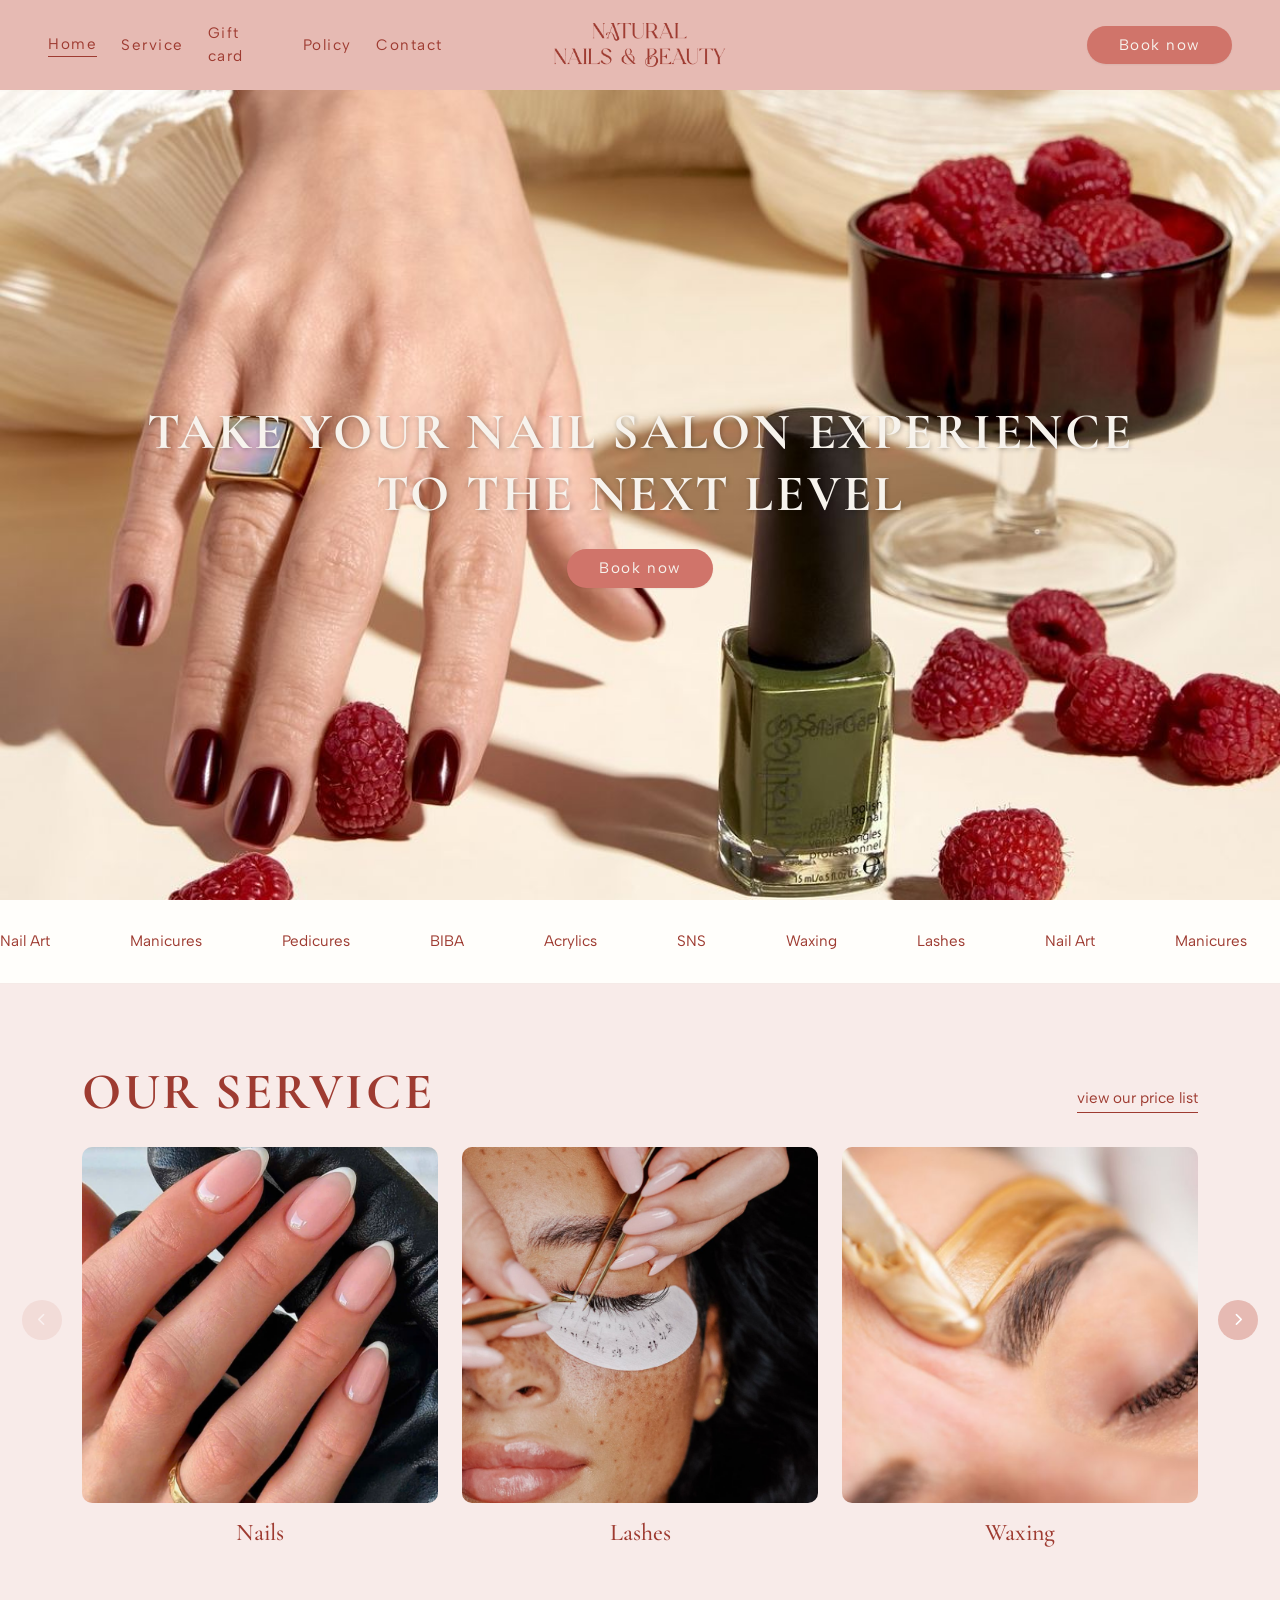
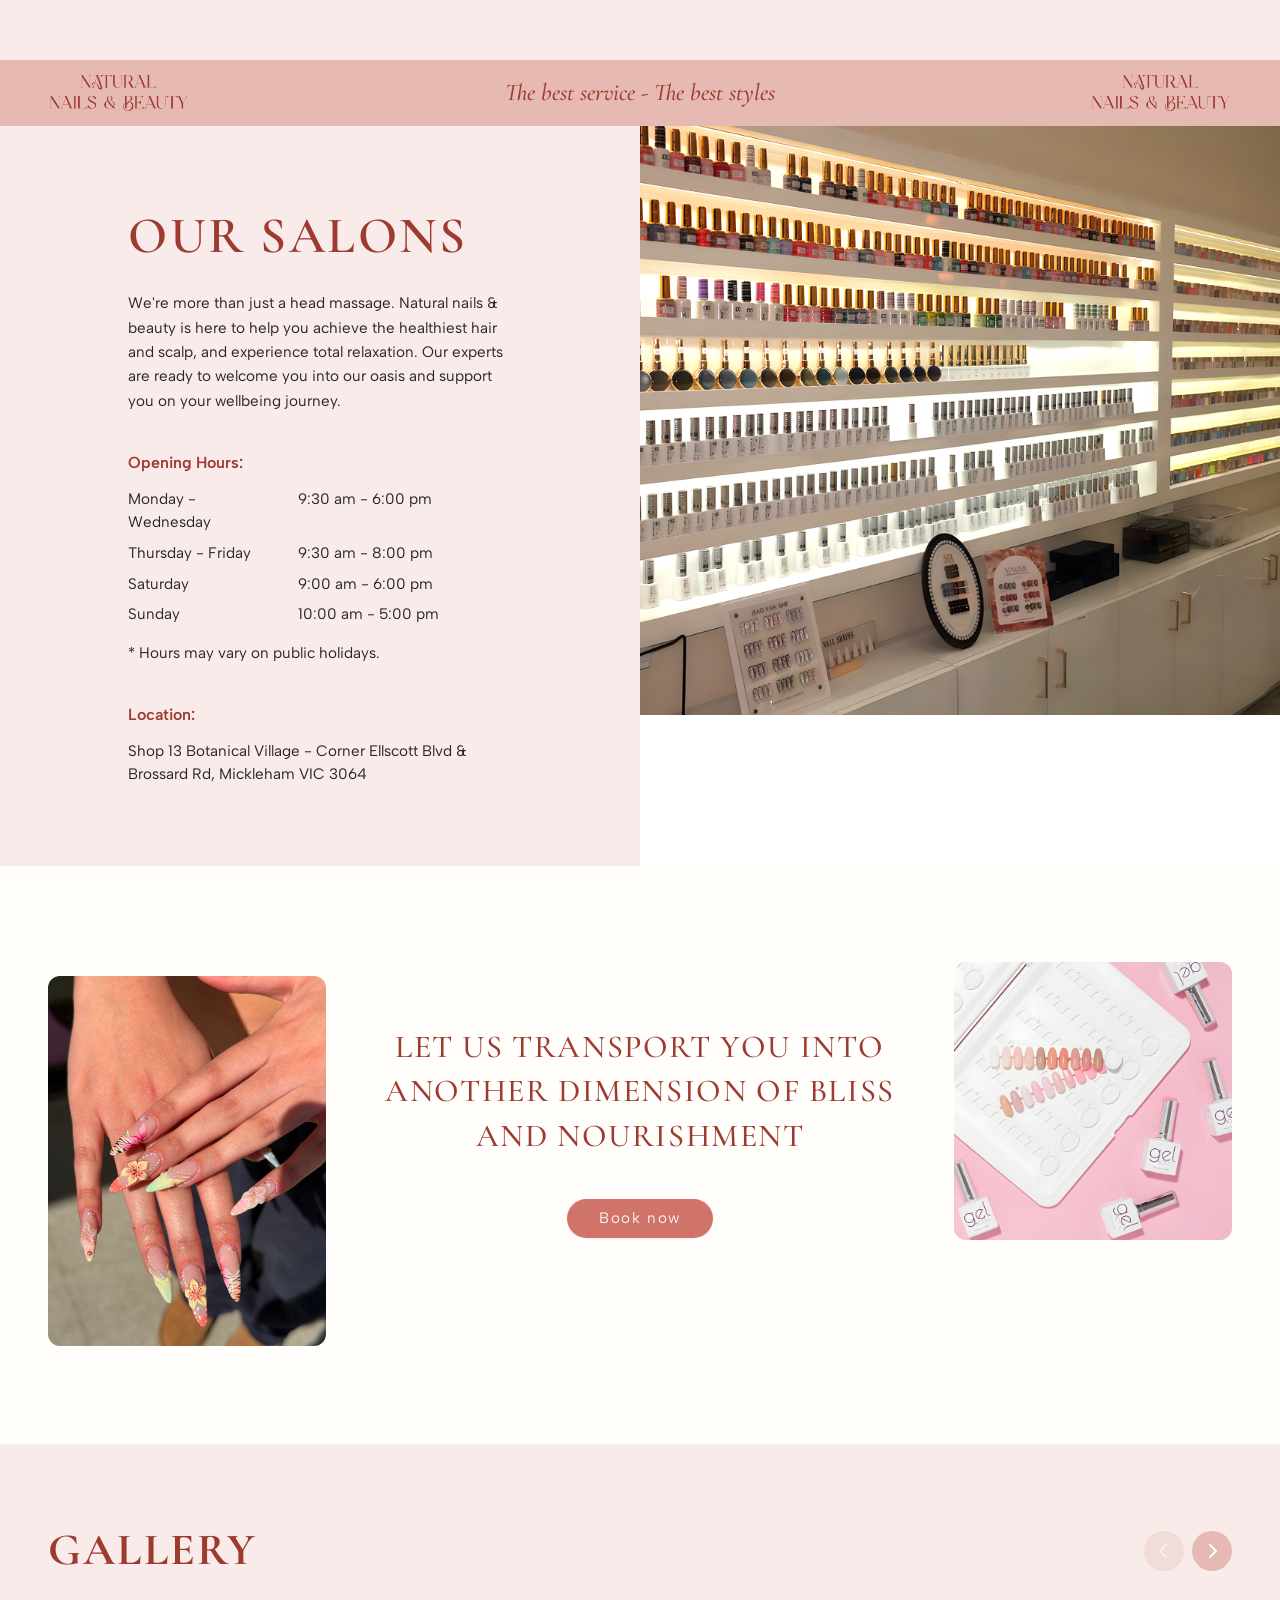
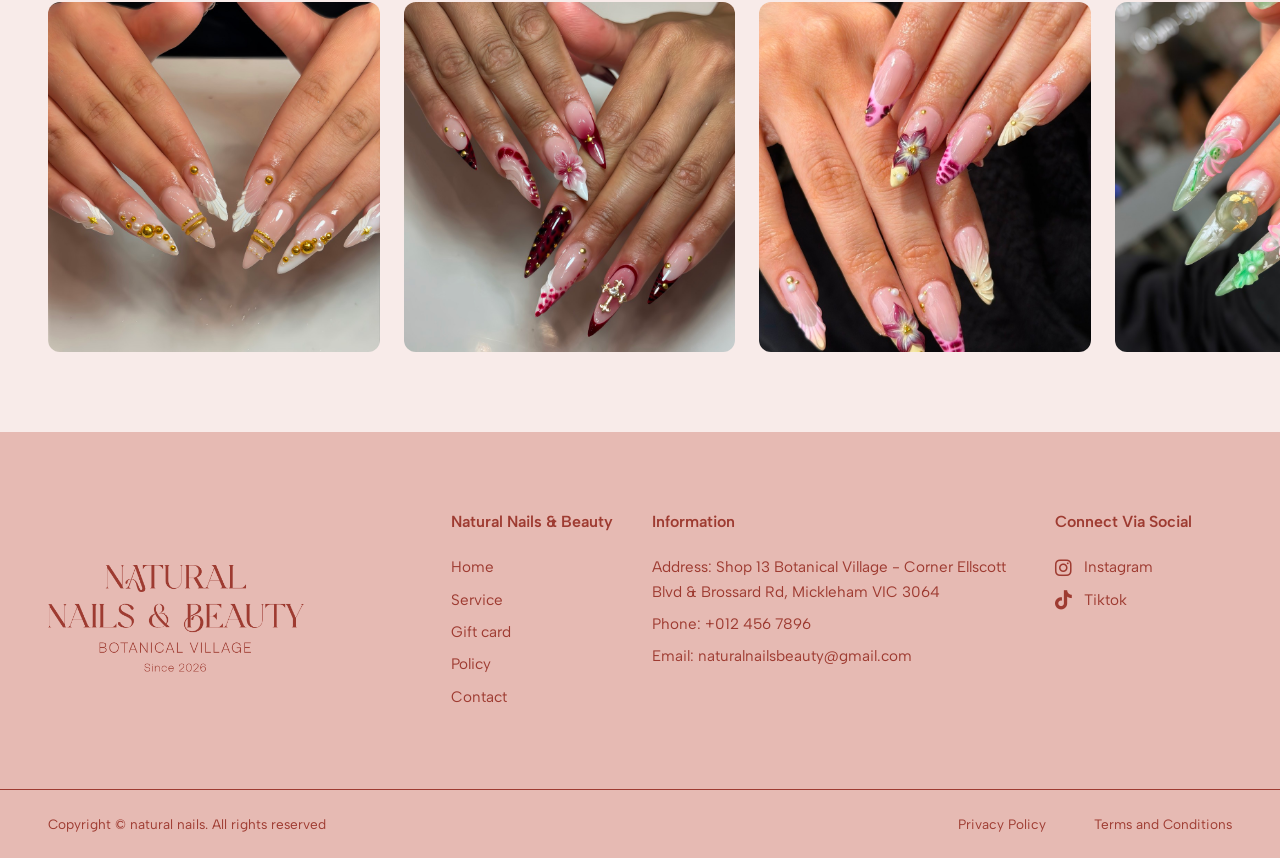
==== index.html @ 2404929d "giftcard-faq-section" ====
<!DOCTYPE html>
<html lang="en">

<head>
    <meta charset="utf-8">
    <meta name="viewport" content="width=device-width, initial-scale=1.0">
    <title>NATURAL NAILS & BEAUTY</title>

    <link rel="stylesheet" href="assets/bootstrap/css/bootstrap.css" />
    <link
        href="https://fonts.googleapis.com/css2?family=Albert+Sans:wght@300;400;600;700&family=Cormorant+Garamond:ital,wght@0,300;0,400;0,500;0,600;0,700;1,300&family=Plus+Jakarta+Sans:wght@300;400;600&display=swap"
        rel="stylesheet">
    <link rel="stylesheet" href="https://cdnjs.cloudflare.com/ajax/libs/font-awesome/6.4.0/css/all.min.css" />
    <link href="assets/css/style.css" rel="stylesheet">
</head>

<body>
    <header class="fixed-top w-100 header-custom d-flex justify-content-between align-items-center px-4 px-md-5">
        <nav class="d-flex align-items-center gap-3 gap-md-4 w-33 desktop-nav" id="mainNav">
            <a class="nav-link-custom nav-link-active" href="index.html">Home</a>
            <a class="nav-link-custom" href="services.html">Service</a>
            <a class="nav-link-custom" href="giftcard.html">Gift card</a>
            <a class="nav-link-custom" href="#">Policy</a>
            <a class="nav-link-custom" href="#">Contact</a>
        </nav>

        <div class="logo-wrapper d-flex justify-content-center w-33">
            <a href="index.html">
                <img src="assets/images/logo.png" alt="Natural Nails & Beauty Logo" class="logo-img">
            </a>
        </div>

        <div class="w-33 d-flex justify-content-end desktop-nav">
            <button class="btn-custom">Book now</button>
        </div>

        <button class="hamburger-btn d-none" id="hamburgerBtn" aria-label="Toggle menu">
            <span></span>
            <span></span>
            <span></span>
        </button>
    </header>

    <section class="hero-section d-flex justify-content-center align-items-center text-center px-3">
        <img src="assets/images/background.png" alt="Nail Salon Experience" class="hero-bg-img">

        <div class="hero-content">
            <h1 class="hero-title text-uppercase mb-4">
                Take your nail salon experience<br>to the next level
            </h1>
            <button class="btn-custom">
                Book now
            </button>
        </div>
    </section>

    <section class="service-section">
        <div class="service-ticker">
            <div class="ticker-content" id="tickerContent">
                <div class="ticker-list" id="tickerList">
                    <span>Nail Art</span>
                    <span>Manicures</span>
                    <span>Pedicures</span>
                    <span>BIBA</span>
                    <span>Acrylics</span>
                    <span>SNS</span>
                    <span>Waxing</span>
                    <span>Lashes</span>
                    <span>Nail Art</span>
                    <span>Manicures</span>
                    <span>Pedicures</span>
                    <span>BIBA</span>
                    <span>Acrylics</span>
                    <span>SNS</span>
                    <span>Waxing</span>
                    <span>Lashes</span>
                </div>
            </div>
        </div>

        <div class="container py-5">
            <div class="d-flex justify-content-between align-items-end mb-4">
                <h2 class="service-title text-uppercase m-0">Our service</h2>
                <a href="#" class="price-list-link">
                    <span class="link-text">view our price list</span>
                    <i class="fa-solid fa-arrow-right link-arrow"></i>
                </a>
            </div>

            <div class="service-carousel-wrapper">
                <button id="prevBtn" class="nav-btn prev-btn">
                    <i class="fa-solid fa-chevron-left"></i>
                </button>

                <div class="service-track-outer">
                    <div id="serviceTrack" class="row service-track">

                        <div class="col-12 col-md-4 mb-4">
                            <div class="service-card text-center">
                                <img src="assets/images/service1.png" alt="Nails Service"
                                    class="img-fluid service-img mb-3">
                                <h3 class="service-name">Nails</h3>
                            </div>
                        </div>

                        <div class="col-12 col-md-4 mb-4">
                            <div class="service-card text-center">
                                <img src="assets/images/service2.png" alt="Lashes Service"
                                    class="img-fluid service-img mb-3">
                                <h3 class="service-name">Lashes</h3>
                            </div>
                        </div>

                        <div class="col-12 col-md-4 mb-4">
                            <div class="service-card text-center">
                                <img src="assets/images/service3.png" alt="Waxing Service"
                                    class="img-fluid service-img mb-3">
                                <h3 class="service-name">Waxing</h3>
                            </div>
                        </div>

                        <div class="col-12 col-md-4 mb-4">
                            <div class="service-card text-center">
                                <img src="assets/images/service1.png" alt="Nail Art Service"
                                    class="img-fluid service-img mb-3">
                                <h3 class="service-name">Nail Art</h3>
                            </div>
                        </div>

                        <div class="col-12 col-md-4 mb-4">
                            <div class="service-card text-center">
                                <img src="assets/images/service2.png" alt="Pedicures Service"
                                    class="img-fluid service-img mb-3">
                                <h3 class="service-name">Pedicures</h3>
                            </div>
                        </div>

                    </div>
                </div>

                <button id="nextBtn" class="nav-btn next-btn">
                    <i class="fa-solid fa-chevron-right"></i>
                </button>
            </div>
        </div>
    </section>

    <section class="about-us-section">
        <div class="salons-banner d-none d-md-flex justify-content-between align-items-center">
            <span class="banner-brand text-center">
                <img src="assets/images/logo.png" alt="Natural Nails & Beauty Logo" class="banner-logo-img">
            </span>
            <span class="banner-tagline">The best service - The best styles</span>
            <span class="banner-brand text-center">
                <img src="assets/images/logo.png" alt="Natural Nails & Beauty Logo" class="banner-logo-img">
            </span>
        </div>
        <div class="salons-banner d-flex d-md-none justify-content-center align-items-center">
            <span class="banner-tagline">The best service - The best styles</span>
        </div>

        <div class="row g-0">
            <div class="col-12 col-md-6 salons-content">
                <div class="salons-content-inner">
                    <h2 class="salons-title text-uppercase">Our Salons</h2>
                    <p class="salons-desc">
                        We're more than just a head massage. Natural nails & beauty is here to help you
                        achieve the healthiest hair and scalp, and experience total relaxation. Our experts are
                        ready to welcome you into our oasis and support you on your wellbeing journey.
                    </p>

                    <h4 class="salons-subtitle">Opening Hours:</h4>
                    <div class="hours-list">
                        <div class="row mb-2">
                            <div class="col-6 col-sm-5">Monday - Wednesday</div>
                            <div class="col-6 col-sm-7">9:30 am - 6:00 pm</div>
                        </div>
                        <div class="row mb-2">
                            <div class="col-6 col-sm-5">Thursday - Friday</div>
                            <div class="col-6 col-sm-7">9:30 am - 8:00 pm</div>
                        </div>
                        <div class="row mb-2">
                            <div class="col-6 col-sm-5">Saturday</div>
                            <div class="col-6 col-sm-7">9:00 am - 6:00 pm</div>
                        </div>
                        <div class="row mb-2">
                            <div class="col-6 col-sm-5">Sunday</div>
                            <div class="col-6 col-sm-7">10:00 am - 5:00 pm</div>
                        </div>
                    </div>
                    <p class="hours-note">* Hours may vary on public holidays.</p>

                    <h4 class="salons-subtitle">Location:</h4>
                    <p class="location-text">
                        Shop 13 Botanical Village - Corner Ellscott Blvd & Brossard Rd, Mickleham VIC 3064
                    </p>
                </div>
            </div>

            <div class="col-12 col-md-6 salons-image-wrapper">
                <img src="assets/images/salon.jpg" alt="Salon Interior" class="salons-image">
            </div>
        </div>
    </section>

    <section class="transport-section">
        <div class="container-fluid px-4 px-md-5">
            <div class="row align-items-center justify-content-center">
                <div class="col-12 col-md-3 text-center mb-4 mb-md-0">
                    <img src="assets/images/nails1.png" alt="Nail Art Design" class="transport-img img-left">
                </div>

                <div class="col-12 col-md-6 text-center mb-5 mb-md-0 transport-content">
                    <h2 class="transport-title text-uppercase">
                        Let us transport you into<br>another dimension of bliss<br>and nourishment
                    </h2>
                    <button class="btn-custom mt-3">Book now</button>
                </div>

                <div class="col-12 col-md-3 text-center">
                    <img src="assets/images/nails2.png" alt="Nail Polish Bottles" class="transport-img img-right">
                </div>
            </div>
        </div>
    </section>

    <section class="gallery-section">
        <div class="container-fluid px-4 px-md-5">
            <div class="d-flex justify-content-between align-items-center mb-4">
                <h2 class="gallery-title text-uppercase m-0">Gallery</h2>

                <div class="gallery-nav d-flex gap-2">
                    <button class="nav-btn-gallery prev-gallery" aria-label="Previous">
                        <i class="fa-solid fa-chevron-left"></i>
                    </button>
                    <button class="nav-btn-gallery next-gallery" aria-label="Next">
                        <i class="fa-solid fa-chevron-right"></i>
                    </button>
                </div>
            </div>

            <div class="gallery-carousel-wrapper">
                <div class="gallery-track d-flex gap-4">
                    <div class="gallery-item flex-shrink-0">
                        <img src="assets/images/gallery1.png" alt="Nail Gallery Image 1" class="gallery-img">
                    </div>
                    <div class="gallery-item flex-shrink-0">
                        <img src="assets/images/gallery2.png" alt="Nail Gallery Image 2" class="gallery-img">
                    </div>
                    <div class="gallery-item flex-shrink-0">
                        <img src="assets/images/gallery3.png" alt="Nail Gallery Image 3" class="gallery-img">
                    </div>
                    <div class="gallery-item flex-shrink-0">
                        <img src="assets/images/gallery4.png" alt="Nail Gallery Image 4" class="gallery-img">
                    </div>
                    <div class="gallery-item flex-shrink-0">
                        <img src="assets/images/gallery1.png" alt="Nail Gallery Image 1" class="gallery-img">
                    </div>
                </div>
            </div>
        </div>
    </section>

    <footer class="footer-section">
        <div class="container-fluid px-4 px-md-5">
            <div class="row footer-top">
                <div
                    class="col-12 col-lg-4 mb-5 mb-lg-0 footer-brand-col d-flex align-items-center justify-content-center justify-content-lg-start">
                    <a href="index.html" class="d-inline-block">
                        <img src="assets/images/footer-logo.png" alt="Natural Nails & Beauty Logo"
                            class="footer-logo-img">
                    </a>
                </div>

                <div class="col-6 col-md-4 col-lg-2 mb-4 mb-md-0">
                    <h4 class="footer-title">Natural Nails & Beauty</h4>
                    <ul class="footer-links list-unstyled">
                        <li><a href="#">Home</a></li>
                        <li><a href="#">Service</a></li>
                        <li><a href="#">Gift card</a></li>
                        <li><a href="#">Policy</a></li>
                        <li><a href="#">Contact</a></li>
                    </ul>
                </div>

                <div class="col-6 col-md-5 col-lg-4 mb-4 mb-md-0">
                    <h4 class="footer-title">Information</h4>
                    <ul class="footer-info list-unstyled">
                        <li>Address: Shop 13 Botanical Village - Corner Ellscott Blvd & Brossard Rd, Mickleham VIC 3064
                        </li>
                        <li>Phone: +012 456 7896</li>
                        <li>Email: naturalnailsbeauty@gmail.com</li>
                    </ul>
                </div>

                <div class="col-12 col-md-3 col-lg-2">
                    <h4 class="footer-title">Connect Via Social</h4>
                    <ul class="footer-social list-unstyled">
                        <li><a href="#"><i class="fa-brands fa-instagram"></i> Instagram</a></li>
                        <li><a href="#"><i class="fa-brands fa-tiktok"></i> Tiktok</a></li>
                    </ul>
                </div>
            </div>
        </div>
        <div class="footer-bottom d-flex flex-column flex-md-row justify-content-between align-items-center text-center text-md-start px-4 px-md-5">
            <p class="mb-3 mb-md-0">Copyright © natural nails. All rights reserved</p>
            <div class="footer-bottom-links d-flex flex-column flex-md-row gap-3 gap-md-5">
                <a href="#">Privacy Policy</a>
                <a href="#">Terms and Conditions</a>
            </div>
        </div>
    </footer>

    <script src="assets/bootstrap/js/bootstrap.bundle.min.js"></script>
    <script src="assets/js/script.js"></script>
    <script>
        document.addEventListener("DOMContentLoaded", function () {
            const track = document.getElementById("serviceTrack");
            const prevBtn = document.getElementById("prevBtn");
            const nextBtn = document.getElementById("nextBtn");

            let currentIndex = 0;

            function getVisibleCount() {
                return window.innerWidth >= 768 ? 3 : 1;
            }

            function getTotalCards() {
                return track.querySelectorAll('.col-12').length;
            }

            function getMaxIndex() {
                return Math.max(0, getTotalCards() - getVisibleCount());
            }

            function slideTo(index) {
                const cards = track.querySelectorAll('.col-12');
                if (cards.length === 0) return;

                currentIndex = Math.max(0, Math.min(index, getMaxIndex()));

                const cardWidth = cards[0].offsetWidth;
                track.style.transform = `translateX(-${currentIndex * cardWidth}px)`;

                updateButtons();
            }

            function updateButtons() {
                prevBtn.disabled = currentIndex <= 0;
                nextBtn.disabled = currentIndex >= getMaxIndex();
            }

            nextBtn.addEventListener("click", () => slideTo(currentIndex + 1));
            prevBtn.addEventListener("click", () => slideTo(currentIndex - 1));

            window.addEventListener("resize", () => slideTo(currentIndex));

            slideTo(0);

            function checkAndRunTicker() {
                const tickerContent = document.getElementById("tickerContent");
                const tickerList = document.getElementById("tickerList");
                if (!tickerContent || !tickerList) return;

                const items = tickerList.querySelectorAll("span");

                tickerContent.classList.remove("running", "static-center");
                const existingClone = tickerContent.querySelector(".clone-list");
                if (existingClone) existingClone.remove();

                const screenWidth = window.innerWidth;
                const listWidth = tickerList.offsetWidth;
                const itemCount = items.length;

                let shouldRun = false;
                if (listWidth > screenWidth) {
                    shouldRun = true;
                }

                if (shouldRun) {
                    const clone = tickerList.cloneNode(true);
                    clone.classList.add("clone-list");
                    clone.removeAttribute("id");
                    tickerContent.appendChild(clone);
                    tickerContent.classList.add("running");
                } else {
                    tickerContent.classList.add("static-center");
                }
            }

            checkAndRunTicker();
            window.addEventListener("resize", checkAndRunTicker);
        });
    </script>
</body>

</html>
---- assets/css/style.css ----
:root {
    --primary: #9E3B31;
    --header-bg: #E6BAB3;
    --btn-bg: #D0746A;
    --btn-text: #F7F3ED;
    --bg-light: #FFFEFB;
}

body {
    margin: 0;
    padding: 0;
    overflow-x: hidden;
    width: 100%;
}

.header-custom {
    min-height: 10vh;
    padding-top: 1rem;
    padding-bottom: 1rem;
    background-color: var(--header-bg);
    z-index: 100;
}

.hamburger-btn {
    background: none;
    border: none;
    cursor: pointer;
    padding: 4px;
    flex-direction: column;
    gap: 5px;
    width: 32px;
    flex-shrink: 0;
    position: relative;
    z-index: 101;
}

.hamburger-btn span {
    display: block;
    height: 3px;
    min-height: 3px;
    width: 100%;
    background-color: var(--primary);
    border-radius: 3px;
    transition: transform 0.3s ease, opacity 0.3s ease;
    transform-origin: center;
    flex-shrink: 0;
}

.hamburger-btn.open span:nth-child(1) {
    transform: translateY(8px) rotate(45deg);
}

.hamburger-btn.open span:nth-child(2) {
    opacity: 0;
    transform: scaleX(0);
}

.hamburger-btn.open span:nth-child(3) {
    transform: translateY(-8px) rotate(-45deg);
}

.w-33 {
    width: 33.333333%;
}

.nav-link-custom {
    font-family: 'Albert Sans', sans-serif;
    letter-spacing: 0.1em;
    color: var(--primary);
    text-decoration: none;
    font-weight: 400;
    font-size: 0.95rem;
    transition: opacity 0.3s ease;
}

.nav-link-custom:hover {
    opacity: 0.7;
    color: var(--primary);
}

.nav-link-active {
    border-bottom: 1px solid var(--primary);
}

.btn-custom {
    font-family: 'Albert Sans', sans-serif;
    letter-spacing: 0.1em;
    background-color: var(--btn-bg);
    color: var(--btn-text);
    border-radius: 50px;
    border: none;
    padding: 0.5rem 2rem;
    font-size: 0.95rem;
    transition: opacity 0.3s ease;
    box-shadow: 0 1px 2px 0 rgba(0, 0, 0, 0.05);
}

.btn-custom:hover {
    opacity: 0.9;
    color: var(--btn-text);
}

.logo-img {
    max-height: clamp(45px, 5vh, 70px);
    width: auto;
    object-fit: contain;
}

.hero-section {
    position: relative;
    min-height: 100vh;
    padding-top: 10vh;
    overflow: hidden;
}

.hero-bg-img {
    position: absolute;
    top: 0;
    left: 0;
    width: 100%;
    height: 100%;
    object-fit: cover;
    z-index: -1;
}

.hero-content {
    position: relative;
    z-index: 1;
}

.hero-title {
    font-family: 'Cormorant Garamond', serif;
    color: var(--btn-text);
    font-size: clamp(2rem, 4vw, 3.5rem);
    font-weight: 700;
    letter-spacing: 0.05em;
    line-height: 1.2;
    text-shadow: 1px 1px 5px rgba(0, 0, 0, 0.3);
}

.service-section {
    background-color: #F8EBE9;
    padding-bottom: 2rem;
}

.service-ticker {
    background-color: var(--bg-light);
    padding: 30px 0;
    border-bottom: 1px solid rgba(158, 59, 49, 0.1);
    overflow: hidden;
    width: 100%;
}

.ticker-content {
    display: flex;
    width: max-content;
    transition: all 0.3s ease;
}

.ticker-list {
    display: flex;
    gap: 80px; 
    padding-right: 80px; 
    flex-shrink: 0; 
}

.ticker-list span {
    font-family: 'Albert Sans', sans-serif;
    color: var(--primary);
    font-size: 0.95rem;
    font-weight: 400;
    white-space: nowrap;
}

.ticker-content.running {
    animation: tickerLoop 35s linear infinite;
}

@media (hover: hover) {
    .ticker-content.running:hover {
        animation-play-state: paused;
        cursor: pointer;
    }
}

.ticker-content.running:active {
    animation-play-state: paused;
}

@keyframes tickerLoop {
    0% { transform: translateX(0); }
    100% { transform: translateX(-50%); }
}

.ticker-content.static-center {
    width: 100%;
    justify-content: center;
}
.ticker-content.static-center .ticker-list {
    padding-right: 0; 
}

.service-track {
    flex-wrap: nowrap;
    transition: transform 0.4s cubic-bezier(0.25, 0.46, 0.45, 0.94);
    will-change: transform;
}

.service-track::-webkit-scrollbar {
    display: none;
}

.service-title {
    font-family: 'Cormorant Garamond', serif;
    padding-top: 30px;
    color: var(--primary);
    font-size: clamp(2rem, 4vw, 3.5rem);
    font-weight: 700;
    letter-spacing: 0.05em;
}

.price-list-link {
    font-family: 'Albert Sans', sans-serif;
    color: var(--primary);
    text-decoration: none;
    font-size: 0.95rem;
    padding-bottom: 2px;
    margin-bottom: 0.5rem;
    transition: all 0.3s ease;
    display: inline-flex;
    align-items: center;
}

.price-list-link:hover {
    opacity: 0.8;
    color: var(--primary);
}

.link-text {
    border-bottom: 1px solid var(--primary);
    padding-bottom: 2px;
}

.link-arrow {
    opacity: 0;
    max-width: 0;
    transform: translateX(-10px);
    transition: all 0.3s ease;
    overflow: hidden;
}

.price-list-link:hover .link-arrow {
    opacity: 1;
    max-width: 20px;
    transform: translateX(6px);
}

.service-img {
    border-radius: 10px;
    width: 100%;
    aspect-ratio: 1 / 1;
    object-fit: cover;
}

.service-name {
    font-family: 'Cormorant Garamond';
    color: var(--primary);
    font-size: 1.5rem;
    font-weight: 500;
}

.service-carousel-wrapper {
    position: relative;
}

.service-track-outer {
    overflow: hidden;
}

.nav-btn {
    position: absolute;
    top: 40%;
    transform: translateY(-50%);
    width: 40px;
    height: 40px;
    border-radius: 50%;
    background-color: var(--header-bg);
    color: #fff;
    border: none;
    font-size: 0.8rem;
    display: flex;
    justify-content: center;
    align-items: center;
    padding: 0;
    cursor: pointer;
    z-index: 10;
    transition: background-color 0.3s ease;
}

@media (hover: hover) {
    .nav-btn:hover {
        background-color: var(--btn-bg);
    }

    .nav-btn:disabled:hover {
        background-color: var(--header-bg);
    }
}

.nav-btn:active {
    background-color: var(--btn-bg);
    transform: translateY(-50%) scale(0.95);
}

.nav-btn:disabled:active {
    background-color: var(--header-bg);
    transform: translateY(-50%) scale(1);
}

.nav-btn:disabled {
    opacity: 0.3;
    background-color: var(--header-bg);
}

.prev-btn {
    left: -60px;
}

.next-btn {
    right: -60px;
}

.about-us-section {
    position: relative;
    width: 100%;
}

.salons-banner {
    background-color: var(--header-bg);
    padding: 15px 50px;
    color: var(--primary);
}

.banner-brand {
    display: flex;
    justify-content: center;
    align-items: center;
}

.banner-logo-img {
    max-height: clamp(30px, 4vh, 45px);
    width: auto;
    object-fit: contain;
}

.banner-tagline {
    font-family: 'Cormorant Garamond', serif;
    font-style: italic;
    font-size: 1.5rem;
    font-weight: 500;
}

.salons-content {
    background-color: #F8EBE9;
    display: flex;
    flex-direction: column;
    justify-content: center;
    padding: 5rem 10%;
}

.salons-title {
    font-family: 'Cormorant Garamond', serif;
    color: var(--primary);
    font-size: clamp(2.5rem, 4vw, 3.5rem);
    font-weight: 600;
    letter-spacing: 0.05em;
    margin-bottom: 1.5rem;
}

.salons-desc {
    font-family: 'Albert Sans', sans-serif;
    color: #262626;
    font-size: 0.95rem;
    line-height: 1.6;
    margin-bottom: 2.5rem;
    font-weight: 400;
}

.salons-subtitle {
    font-family: 'Albert Sans', sans-serif;
    color: var(--primary);
    font-size: 1rem;
    font-weight: 600;
    margin-bottom: 1rem;
}

.hours-list {
    font-family: 'Albert Sans', sans-serif;
    color: #262626;
    font-size: 0.95rem;
    margin-bottom: 1rem;
    max-width: 450px;
}

.hours-note {
    font-family: 'Albert Sans', sans-serif;
    color: #262626;
    font-size: 0.95rem;
    margin-bottom: 2.5rem;
}

.location-text {
    font-family: 'Albert Sans', sans-serif;
    color: #262626;
    font-size: 0.95rem;
    line-height: 1.5;
    max-width: 90%;
    margin-bottom: 0;
}

.salons-image-wrapper {
    height: 100%;
    min-height: 400px;
}

.salons-image {
    width: 100%;
    height: 100%;
    object-fit: cover;
    display: block;
}

.transport-section {
    background-color: var(--bg-light); 
    padding: 5rem 0 8rem 0; 
    overflow: hidden;
}

.transport-title {
    font-family: 'Cormorant Garamond', serif;
    color: var(--primary);
    font-size: clamp(1.8rem, 2.5vw, 2.5rem);
    font-weight: 500;
    letter-spacing: 0.05em;
    line-height: 1.4;
    margin-bottom: 1.5rem;
}

.transport-img {
    width: 100%;
    max-width: 320px;
    border-radius: 12px;
    object-fit: cover;
}

.gallery-section {
    background-color: #F8EBE9; 
    padding: 5rem 0;
    overflow: hidden;
}

.gallery-title {
    font-family: 'Cormorant Garamond', serif;
    color: var(--primary);
    font-size: clamp(2rem, 3.5vw, 3rem);
    font-weight: 700;
    letter-spacing: 0.05em;
}

.nav-btn-gallery {
    width: 40px;
    height: 40px;
    border-radius: 50%;
    background-color: var(--header-bg);
    color: #fff;
    border: none;
    display: flex;
    justify-content: center;
    align-items: center;
    cursor: pointer;
    transition: background-color 0.3s ease, transform 0.2s ease;
}

@media (hover: hover) {
    .nav-btn-gallery:hover {
        background-color: var(--btn-bg);
    }

    .nav-btn-gallery:disabled:hover {
        background-color: var(--header-bg);
        transform: none;
    }
}

.nav-btn-gallery:active {
    transform: scale(0.95);
}

.nav-btn-gallery:disabled {
    opacity: 0.3;
    cursor: default;
    background-color: var(--header-bg);
}

.gallery-carousel-wrapper {
    width: calc(100% + 3rem); 
    margin-right: -3rem; 
    overflow: hidden;
}

.gallery-track {
    display: flex;
    flex-wrap: nowrap;
    gap: 1.5rem;
    transition: transform 0.5s cubic-bezier(0.25, 0.46, 0.45, 0.94);
    padding-right: 3rem; 
}

.gallery-item {
    flex: 0 0 28%; 
    height: 350px;
    border-radius: 12px;
    overflow: hidden;
}

.gallery-img {
    width: 100%;
    height: 100%;
    object-fit: cover;
    display: block;
    transition: transform 0.4s ease;
}

.gallery-img:hover {
    transform: scale(1.05);
}

.footer-section {
    background-color: var(--header-bg);
    color: var(--primary);
    padding-top: 5rem;
}

.footer-top {
    padding-bottom: 4rem;
}

.footer-logo-img {
    width: clamp(250px, 20vw, 450px);
    height: auto;
    object-fit: contain;
}

.footer-title {
    font-family: 'Albert Sans', sans-serif;
    font-size: 1rem;
    font-weight: 600;
    margin-bottom: 1.5rem;
}

.footer-links li,
.footer-info li,
.footer-social li {
    font-family: 'Albert Sans', sans-serif;
    font-size: 0.95rem;
    margin-bottom: 0.5rem;
    line-height: 1.6;
}

.footer-links a,
.footer-social a,
.footer-bottom a {
    color: var(--primary);
    text-decoration: none;
    transition: opacity 0.3s ease;
}

.footer-social i {
    margin-right: 8px;
    font-size: 1.2rem;
    vertical-align: middle;
}

.footer-bottom {
    border-top: 1px solid #9E3B31; 
    padding: 1.5rem;
    font-family: 'Albert Sans', sans-serif;
    font-size: 0.85rem;
    width: 100%;
}

.footer-bottom p {
    margin: 0;
}

@media (hover: hover) {
    .footer-links a:hover,
    .footer-social a:hover,
    .footer-bottom a:hover {
        opacity: 0.7;
    }
}

@media (min-width: 768px) {
    .img-left {
        transform: translateY(30px);
    }
    .img-right {
        transform: translateY(-30px); 
    }
    .transport-content {
        padding: 0 2rem;
    }
}

@media (max-width: 1024px) and (min-width: 768px) {
    .desktop-nav {
        display: none !important;
    }

    .hamburger-btn {
        display: flex !important;
        width: 50px !important;
        gap: 7px !important;
        padding: 6px !important;
    }

    .hamburger-btn span {
        height: 4px !important;
        min-height: 4px !important;
        border-radius: 4px !important;
    }

    .hamburger-btn.open span:nth-child(1) {
        transform: translateY(11px) rotate(45deg) !important;
    }

    .hamburger-btn.open span:nth-child(2) {
        opacity: 0 !important;
        transform: scaleX(0) !important;
    }

    .hamburger-btn.open span:nth-child(3) {
        transform: translateY(-11px) rotate(-45deg) !important;
    }

    .logo-wrapper {
        justify-content: flex-start !important;
        width: auto !important;
        position: relative;
        z-index: 101;
    }

    .header-custom {
        align-items: center !important;
    }

    #mainNav {
        position: fixed;
        top: 0;
        left: 0;
        width: 100%;
        height: 100vh;
        background-color: var(--header-bg);
        flex-direction: column;
        align-items: flex-start !important;
        justify-content: flex-start;
        padding: 12rem 2rem 2rem;
        gap: 1.5rem;
        box-shadow: 0 8px 24px rgba(158, 59, 49, 0.1);
        transform: translateY(-110%);
        transition: transform 0.35s cubic-bezier(0.4, 0, 0.2, 1);
        z-index: 99;
    }

    #mainNav.open {
        display: flex !important;
        transform: translateY(0);
    }

    #mainNav .nav-link-custom {
        font-size: 2rem;
        border-bottom: none;
        width: auto;
    }

    #mainNav .nav-link-active {
        border-bottom: 2px solid var(--primary) !important;
    }

    .hero-title {
        font-size: clamp(2.5rem, 5vw, 3.5rem);
    }

    .service-ticker .ticker-content {
        justify-content: flex-start !important; 
        gap: 40px; 
        overflow-x: auto; 
        padding: 0 30px !important; 
        -webkit-overflow-scrolling: touch; 
    }

    .service-ticker .ticker-content::-webkit-scrollbar {
        display: none; 
    }

    .service-title {
        font-size: 2.8rem;
    }

    .service-carousel-wrapper {
        padding: 0 45px;
    }

    .nav-btn {
        display: flex !important;
    }

    .prev-btn {
        left: 0px;
    }

    .next-btn {
        right: 0px;
    }

    .about-us-section .salons-content, 
    .about-us-section .salons-image-wrapper {
        flex: 0 0 100% !important;
        max-width: 100% !important;
        width: 100% !important;
    }

    .salons-content {
        padding: 3.5rem 6%;
        order: 2; 
    }

    .salons-title {
        font-size: 2.5rem;
    }

    .salons-image-wrapper {
        order: 1; 
        height: 450px;
        min-height: 450px;
        padding: 0;
    }

    .transport-section {
        padding: 4rem 0 6rem 0;
    }

    .transport-img {
        max-width: 240px;
    }

    .img-left {
        transform: translateY(20px);
    }

    .img-right {
        transform: translateY(-20px);
    }

    .transport-content {
        padding: 0 1rem;
    }

    .transport-title {
        font-size: clamp(1.5rem, 2.2vw, 2rem);
    }

    .gallery-section {
        padding: 4rem 0;
    }

    .gallery-title {
        font-size: 2.2rem;
    }

    .gallery-item {
        flex: 0 0 42%;
        height: 300px;
    }

    .gallery-carousel-wrapper {
        width: calc(100% + 3rem); 
        margin-right: -3rem;      
    }

    .gallery-track {
        gap: 1rem;
        padding-right: 3rem;     
    }

    .footer-section {
        padding-top: 4rem;
    }

    .footer-logo-img {
        width: clamp(200px, 25vw, 320px);
    }

    .footer-top {
        padding-bottom: 3rem;
    }
}

@media (max-width: 767px) {
    .desktop-nav {
        display: none !important;
    }

    .hamburger-btn {
        display: flex !important;
    }

    .logo-wrapper {
        justify-content: flex-start !important;
        width: auto !important;
        position: relative;
        z-index: 101;
    }

    .header-custom {
        align-items: center !important;
        padding: 0 1.5rem;
    }

    #mainNav {
        position: fixed;
        top: 0;
        left: 0;
        width: 100%;
        height: 100vh;
        background-color: var(--header-bg);
        flex-direction: column;
        align-items: flex-start !important;
        justify-content: flex-start;
        padding: 8rem 1.5rem;
        gap: 1.5rem;
        box-shadow: 0 8px 24px rgba(158, 59, 49, 0.1);
        transform: translateY(-110%);
        transition: transform 0.35s cubic-bezier(0.4, 0, 0.2, 1);
        z-index: 99;
    }

    #mainNav.open {
        display: flex !important;
        transform: translateY(0);
    }

    #mainNav .nav-link-custom {
        font-size: 1.4rem;
        border-bottom: none;
        width: auto;
    }

    #mainNav .nav-link-active {
        border-bottom: 2px solid var(--primary) !important;
    }

    .hero-section {
        min-height: 55vh;
        padding-top: 12vh;
    }

    .hero-title {
        font-size: 2rem;
        line-height: 1.2;
        margin-bottom: 1.5rem !important;
    }

    .service-section .d-flex.justify-content-between.align-items-end {
        flex-direction: column;
        align-items: flex-start !important;
        gap: 8px;
    }

    .service-title {
        font-size: 2rem;
        padding-top: 15px;
    }

    .service-ticker .ticker-content {
        justify-content: flex-start !important;
        gap: 30px;
        overflow-x: auto;
        padding: 0 20px !important;
        -webkit-overflow-scrolling: touch;
    }

    .service-ticker .ticker-content::-webkit-scrollbar {
        display: none;
    }

    .service-carousel-wrapper {
        padding: 0 45px;
    }

    .service-track-outer {
        overflow: hidden;
    }

    .service-track {
        flex-wrap: nowrap;
        margin: 0;
        gap: 0;
    }

    .service-track>div[class*="col-"] {
        flex: 0 0 100%;
        max-width: 100%;
        padding: 0 10px;
    }

    .nav-btn {
        display: flex !important;
        width: 35px;
        height: 35px;
    }

    .prev-btn {
        left: 0px;
    }

    .next-btn {
        right: 0px;
    }

    .salons-banner {
        padding: 12px 20px;
        text-align: center;
    }

    .banner-tagline {
        font-size: 1.1rem;
    }

    .salons-content {
        padding: 2.5rem 6%;
        order: 2;
    }

    .salons-title {
        font-size: 2rem;
        margin-bottom: 1rem;
    }

    .salons-desc {
        font-size: 0.9rem;
        margin-bottom: 2rem;
    }

    .salons-subtitle {
        font-size: 0.95rem;
    }

    .hours-list {
        font-size: 0.88rem;
        max-width: 100%;
    }

    .hours-list .row {
        flex-wrap: nowrap;
    }

    .hours-list .col-6 {
        font-size: 0.85rem;
        padding-right: 4px;
    }

    .hours-note {
        font-size: 0.85rem;
        margin-bottom: 2rem;
    }

    .location-text {
        font-size: 0.88rem;
        max-width: 100%;
    }

    .salons-image-wrapper {
        min-height: 260px;
        order: 1;
    }

    .transport-section {
        padding: 3rem 0 4rem 0;
    }

    .transport-title {
        font-size: 1.5rem;
        letter-spacing: 0.03em;
        margin-bottom: 1rem;
    }

    .transport-img {
        max-width: 200px;
    }

    .img-left,
    .img-right {
        transform: none;
    }

    .transport-section .row {
        flex-direction: row;
        flex-wrap: wrap;
    }

    .transport-section .col-12.col-md-3 {
        flex: 0 0 50%;
        max-width: 50%;
    }

    .transport-section .col-12.col-md-6 {
        order: -1;
        flex: 0 0 100%;
        max-width: 100%;
        margin-bottom: 2rem;
    }

    .transport-content {
        padding: 0 0.5rem;
    }

    .gallery-section {
        padding: 3rem 0;
    }

    .gallery-title {
        font-size: 1.8rem;
    }

    .gallery-carousel-wrapper {
        width: calc(100% + 1.5rem);
        margin-right: -1.5rem;
    }

    .gallery-track {
        gap: 0.75rem;
        padding-right: 1.5rem;
    }

    .gallery-item {
        flex: 0 0 78%;
        height: 260px;
    }

    .footer-section {
        padding-top: 3rem;
    }

    .footer-top {
        padding-bottom: 2rem;
    }

    .footer-logo-img {
        width: clamp(180px, 55vw, 260px);
    }

    .footer-brand-col {
        margin-bottom: 2.5rem !important;
    }

    .footer-title {
        font-size: 0.95rem;
        margin-bottom: 1rem;
    }

    .footer-links li,
    .footer-info li,
    .footer-social li {
        font-size: 0.88rem;
        margin-bottom: 0.4rem;
    }

    .footer-top .col-6 {
        margin-bottom: 2rem !important;
    }

    .footer-top .col-12.col-md-3 {
        padding-top: 0.5rem;
    }

    .footer-bottom {
        padding: 1.2rem 0;
        font-size: 0.8rem;
        gap: 0.75rem;
    }

    .footer-bottom-links {
        gap: 1rem !important;
    }
}
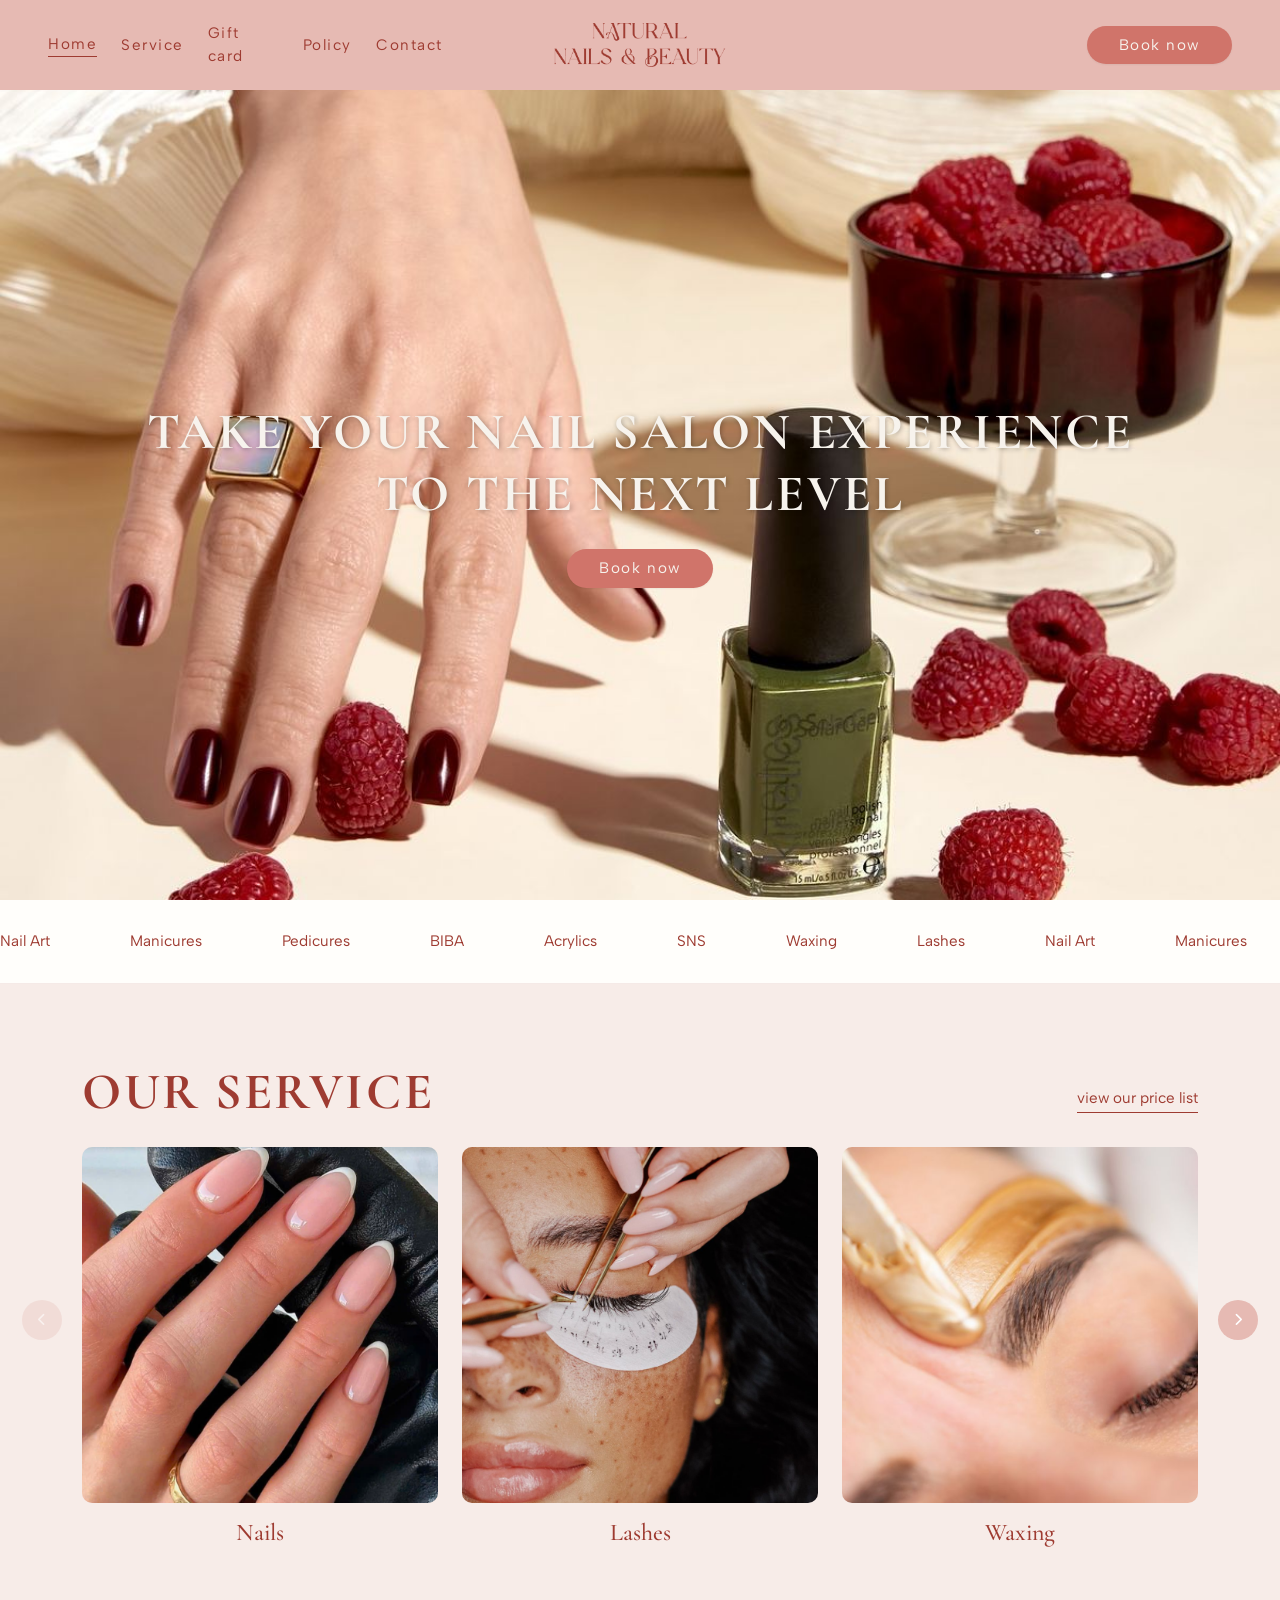
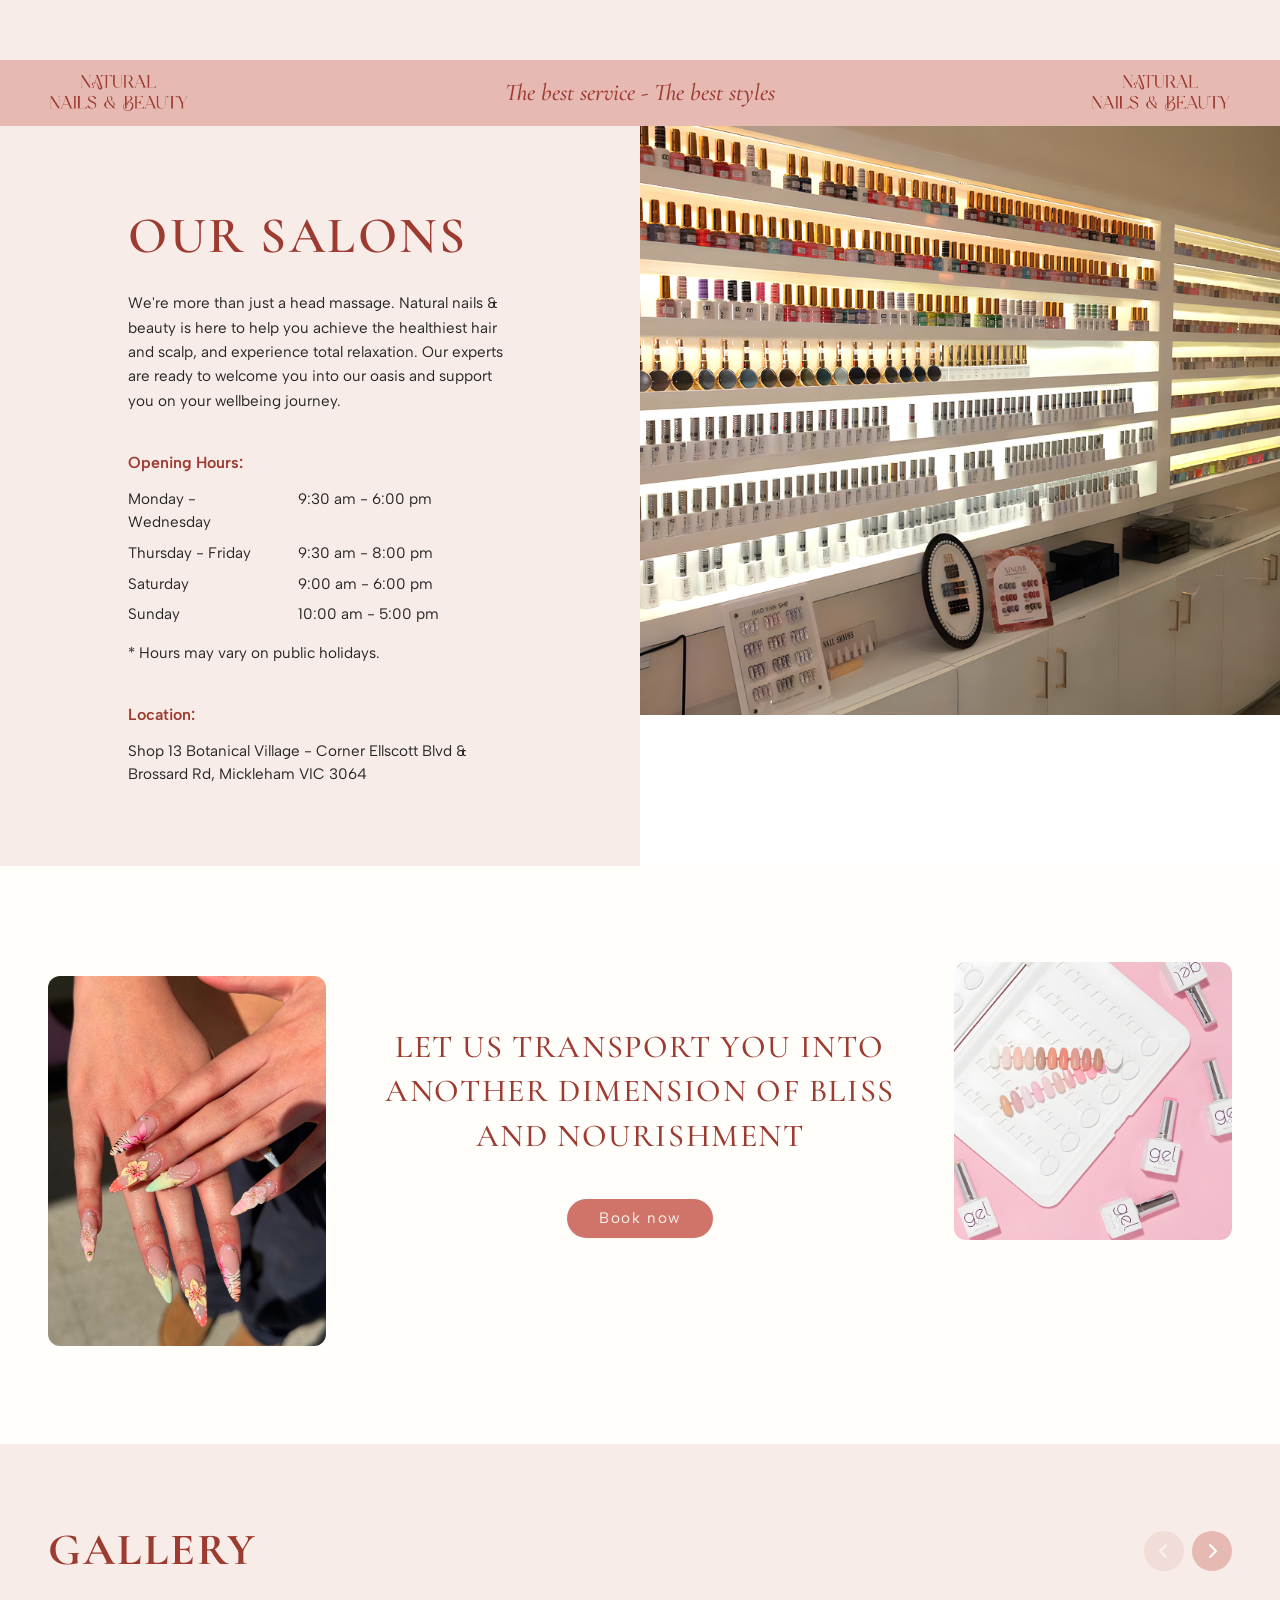
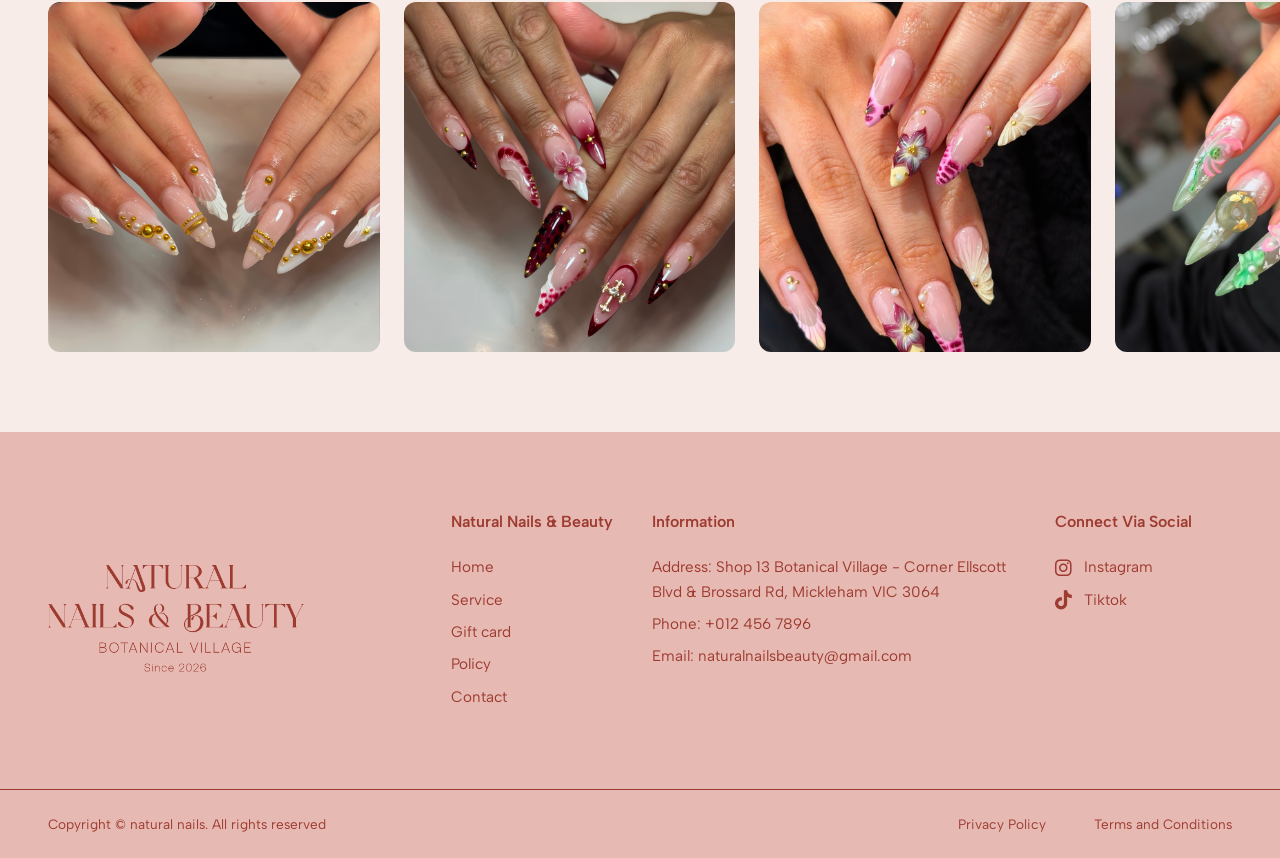
==== commit dd76bf5f: "poilicy" ====
--- a/index.html
+++ b/index.html
@@ -20,7 +20,7 @@
             <a class="nav-link-custom nav-link-active" href="index.html">Home</a>
             <a class="nav-link-custom" href="services.html">Service</a>
             <a class="nav-link-custom" href="giftcard.html">Gift card</a>
-            <a class="nav-link-custom" href="#">Policy</a>
+            <a class="nav-link-custom" href="policy.html">Policy</a>
             <a class="nav-link-custom" href="#">Contact</a>
         </nav>
 
--- a/assets/css/style.css
+++ b/assets/css/style.css
@@ -139,7 +139,7 @@
 }
 
 .service-section {
-    background-color: #F8EBE9;
+    background-color: #F7ECE8;
     padding-bottom: 2rem;
 }
 
@@ -361,7 +361,7 @@
 }
 
 .salons-content {
-    background-color: #F8EBE9;
+    background-color: #F7ECE8;
     display: flex;
     flex-direction: column;
     justify-content: center;
@@ -454,7 +454,7 @@
 }
 
 .gallery-section {
-    background-color: #F8EBE9; 
+    background-color: #F7ECE8; 
     padding: 5rem 0;
     overflow: hidden;
 }
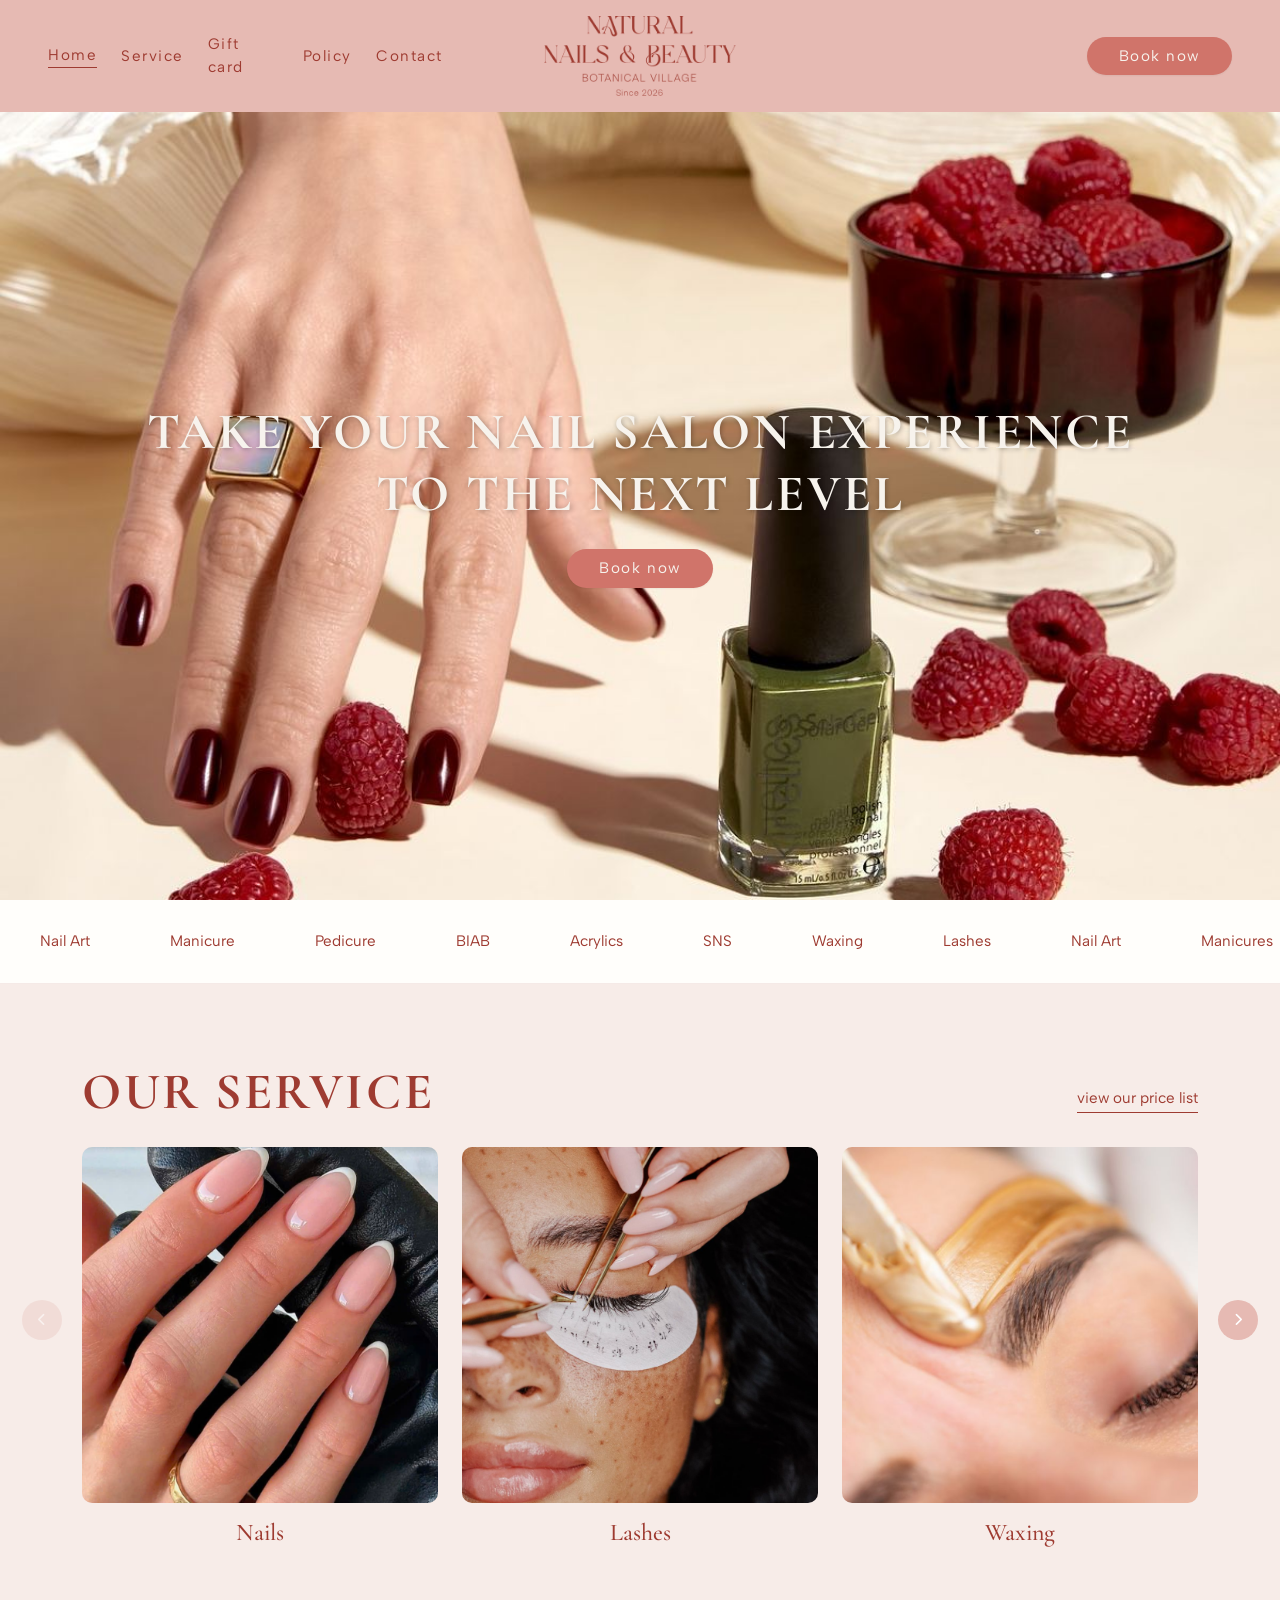
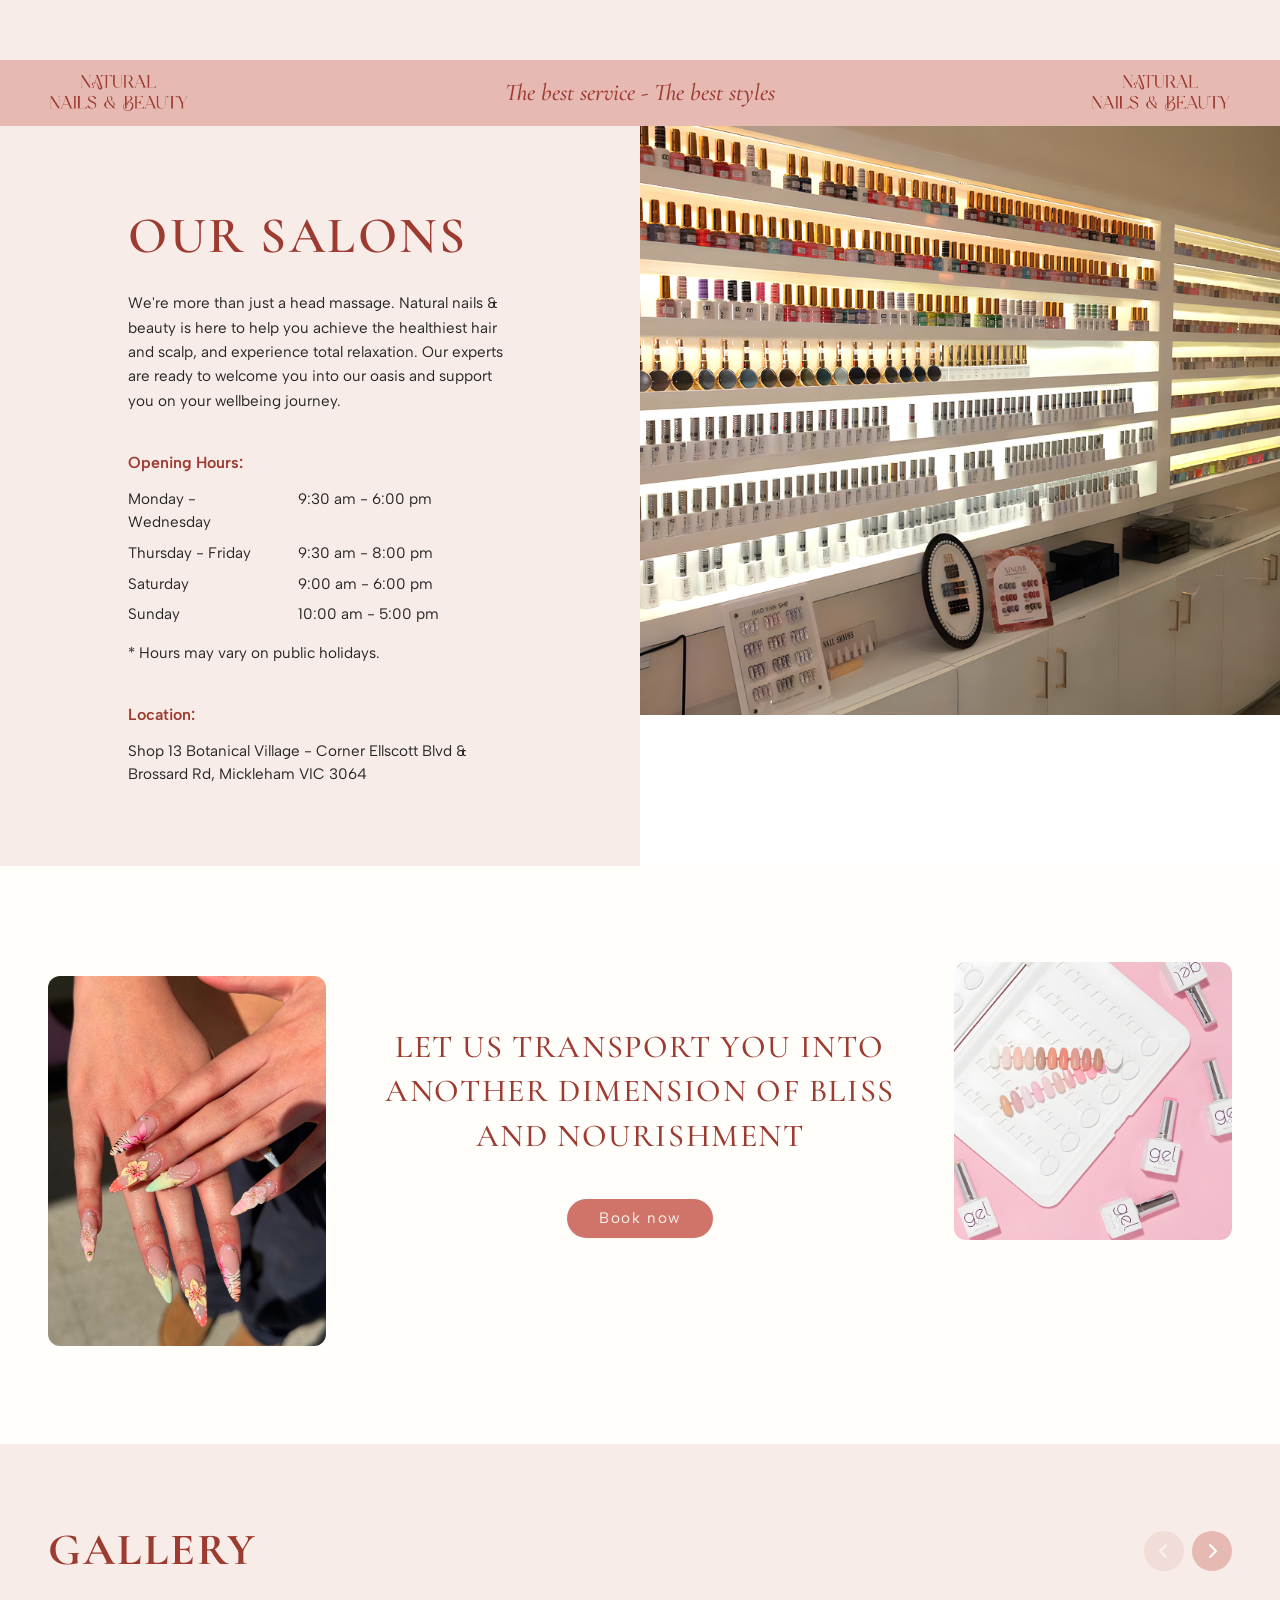
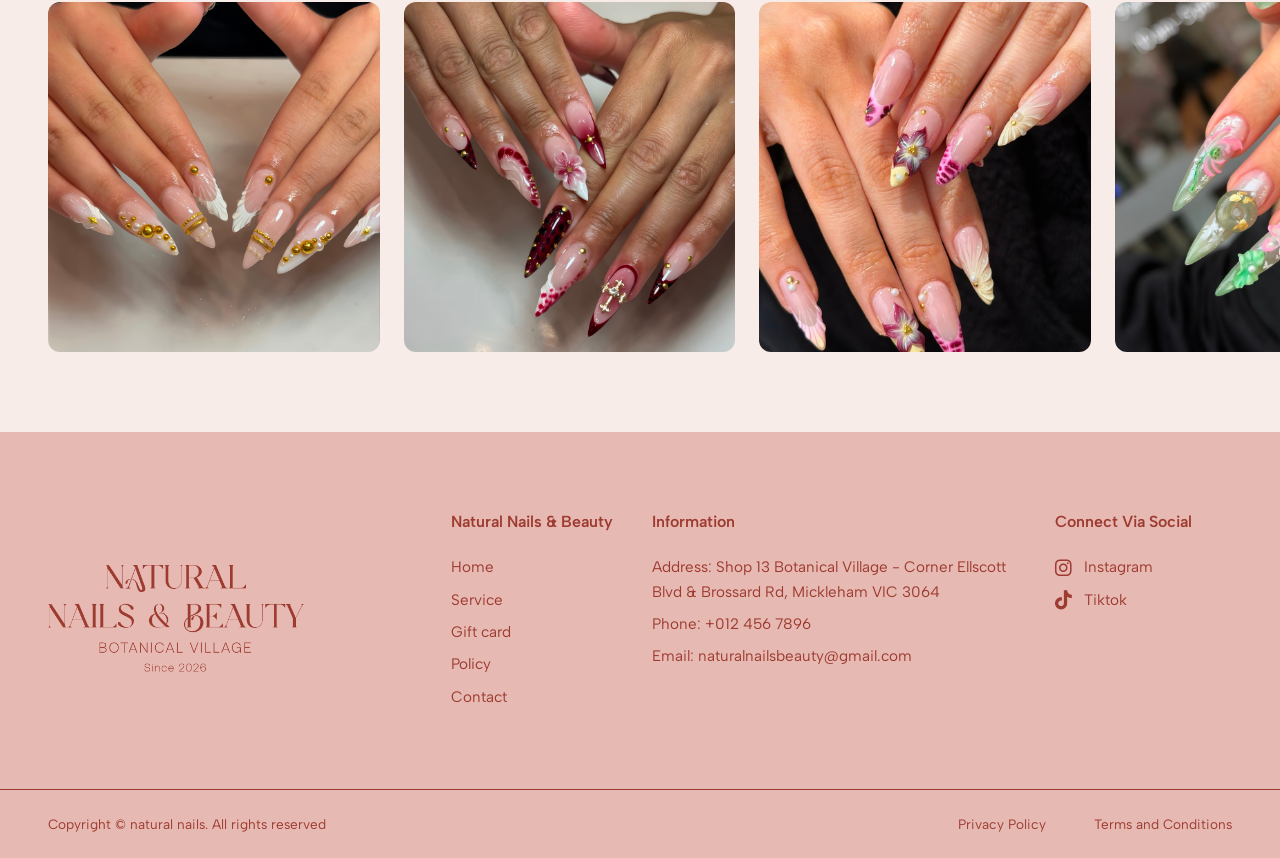
==== commit 5233003c: "update" ====
--- a/index.html
+++ b/index.html
@@ -21,12 +21,12 @@
             <a class="nav-link-custom" href="services.html">Service</a>
             <a class="nav-link-custom" href="giftcard.html">Gift card</a>
             <a class="nav-link-custom" href="policy.html">Policy</a>
-            <a class="nav-link-custom" href="#">Contact</a>
+            <a class="nav-link-custom" href="contact.html">Contact</a>
         </nav>
 
         <div class="logo-wrapper d-flex justify-content-center w-33">
             <a href="index.html">
-                <img src="assets/images/logo.png" alt="Natural Nails & Beauty Logo" class="logo-img">
+                <img src="assets/images/footer-logo.png" alt="Natural Nails & Beauty Logo" class="logo-img">
             </a>
         </div>
 
@@ -59,9 +59,9 @@
             <div class="ticker-content" id="tickerContent">
                 <div class="ticker-list" id="tickerList">
                     <span>Nail Art</span>
-                    <span>Manicures</span>
-                    <span>Pedicures</span>
-                    <span>BIBA</span>
+                    <span>Manicure</span>
+                    <span>Pedicure</span>
+                    <span>BIAB</span>
                     <span>Acrylics</span>
                     <span>SNS</span>
                     <span>Waxing</span>
@@ -94,7 +94,6 @@
 
                 <div class="service-track-outer">
                     <div id="serviceTrack" class="row service-track">
-
                         <div class="col-12 col-md-4 mb-4">
                             <div class="service-card text-center">
                                 <img src="assets/images/service1.png" alt="Nails Service"
@@ -134,7 +133,6 @@
                                 <h3 class="service-name">Pedicures</h3>
                             </div>
                         </div>
-
                     </div>
                 </div>
 
@@ -228,7 +226,6 @@
         <div class="container-fluid px-4 px-md-5">
             <div class="d-flex justify-content-between align-items-center mb-4">
                 <h2 class="gallery-title text-uppercase m-0">Gallery</h2>
-
                 <div class="gallery-nav d-flex gap-2">
                     <button class="nav-btn-gallery prev-gallery" aria-label="Previous">
                         <i class="fa-solid fa-chevron-left"></i>
@@ -275,11 +272,11 @@
                 <div class="col-6 col-md-4 col-lg-2 mb-4 mb-md-0">
                     <h4 class="footer-title">Natural Nails & Beauty</h4>
                     <ul class="footer-links list-unstyled">
-                        <li><a href="#">Home</a></li>
-                        <li><a href="#">Service</a></li>
-                        <li><a href="#">Gift card</a></li>
-                        <li><a href="#">Policy</a></li>
-                        <li><a href="#">Contact</a></li>
+                        <li><a href="index.html">Home</a></li>
+                        <li><a href="services.html">Service</a></li>
+                        <li><a href="giftcard.html">Gift card</a></li>
+                        <li><a href="policy.html">Policy</a></li>
+                        <li><a href="contact.html">Contact</a></li>
                     </ul>
                 </div>
 
@@ -302,7 +299,8 @@
                 </div>
             </div>
         </div>
-        <div class="footer-bottom d-flex flex-column flex-md-row justify-content-between align-items-center text-center text-md-start px-4 px-md-5">
+        <div
+            class="footer-bottom d-flex flex-column flex-md-row justify-content-between align-items-center text-center text-md-start px-4 px-md-5">
             <p class="mb-3 mb-md-0">Copyright © natural nails. All rights reserved</p>
             <div class="footer-bottom-links d-flex flex-column flex-md-row gap-3 gap-md-5">
                 <a href="#">Privacy Policy</a>
@@ -315,6 +313,9 @@
     <script src="assets/js/script.js"></script>
     <script>
         document.addEventListener("DOMContentLoaded", function () {
+            /* =========================================
+               1. LOGIC CHO SERVICE CAROUSEL BÊN DƯỚI
+               ========================================= */
             const track = document.getElementById("serviceTrack");
             const prevBtn = document.getElementById("prevBtn");
             const nextBtn = document.getElementById("nextBtn");
@@ -353,43 +354,49 @@
             nextBtn.addEventListener("click", () => slideTo(currentIndex + 1));
             prevBtn.addEventListener("click", () => slideTo(currentIndex - 1));
 
-            window.addEventListener("resize", () => slideTo(currentIndex));
-
             slideTo(0);
 
-            function checkAndRunTicker() {
-                const tickerContent = document.getElementById("tickerContent");
-                const tickerList = document.getElementById("tickerList");
-                if (!tickerContent || !tickerList) return;
-
-                const items = tickerList.querySelectorAll("span");
-
-                tickerContent.classList.remove("running", "static-center");
-                const existingClone = tickerContent.querySelector(".clone-list");
-                if (existingClone) existingClone.remove();
-
-                const screenWidth = window.innerWidth;
-                const listWidth = tickerList.offsetWidth;
-                const itemCount = items.length;
-
-                let shouldRun = false;
-                if (listWidth > screenWidth) {
-                    shouldRun = true;
-                }
-
-                if (shouldRun) {
-                    const clone = tickerList.cloneNode(true);
-                    clone.classList.add("clone-list");
-                    clone.removeAttribute("id");
-                    tickerContent.appendChild(clone);
-                    tickerContent.classList.add("running");
-                } else {
-                    tickerContent.classList.add("static-center");
-                }
-            }
-
-            checkAndRunTicker();
-            window.addEventListener("resize", checkAndRunTicker);
+            let currentWindowWidth = window.innerWidth;
+            window.addEventListener("resize", function () {
+                if (window.innerWidth === currentWindowWidth) return;
+                currentWindowWidth = window.innerWidth;
+                slideTo(currentIndex);
+            });
+
+
+            /* =========================================
+               2. LOGIC DRAG-TO-SCROLL CHO SERVICE TICKER
+               ========================================= */
+            const ticker = document.querySelector('.service-ticker');
+            let isDown = false;
+            let startX;
+            let scrollLeft;
+
+            // Bắt đầu click/chạm chuột
+            ticker.addEventListener('mousedown', (e) => {
+                isDown = true;
+                startX = e.pageX - ticker.offsetLeft;
+                scrollLeft = ticker.scrollLeft;
+            });
+
+            // Kéo chuột ra khỏi vùng ticker
+            ticker.addEventListener('mouseleave', () => {
+                isDown = false;
+            });
+
+            // Thả chuột ra
+            ticker.addEventListener('mouseup', () => {
+                isDown = false;
+            });
+
+            // Hành động di chuyển chuột
+            ticker.addEventListener('mousemove', (e) => {
+                if (!isDown) return; // Nếu không giữ chuột thì không làm gì
+                e.preventDefault();
+                const x = e.pageX - ticker.offsetLeft;
+                const walk = (x - startX) * 1.5; // Tốc độ lướt (nhân 1.5 cho lướt nhanh hơn)
+                ticker.scrollLeft = scrollLeft - walk;
+            });
         });
     </script>
 </body>
--- a/assets/css/style.css
+++ b/assets/css/style.css
@@ -101,7 +101,7 @@
 }
 
 .logo-img {
-    max-height: clamp(45px, 5vh, 70px);
+    max-height: clamp(80px, 7vh, 100px);
     width: auto;
     object-fit: contain;
 }
@@ -138,6 +138,12 @@
     text-shadow: 1px 1px 5px rgba(0, 0, 0, 0.3);
 }
 
+@media screen and (min-width: 2000px) {
+    .hero-title {
+        font-size: clamp(4rem, 3vw, 6rem); 
+    }
+}
+
 .service-section {
     background-color: #F7ECE8;
     padding-bottom: 2rem;
@@ -147,21 +153,34 @@
     background-color: var(--bg-light);
     padding: 30px 0;
     border-bottom: 1px solid rgba(158, 59, 49, 0.1);
-    overflow: hidden;
+    overflow-x: auto;
+    overflow-y: hidden;
     width: 100%;
+    -ms-overflow-style: none;  
+    scrollbar-width: none;  
+    cursor: grab;
+}
+
+.service-ticker::-webkit-scrollbar {
+    display: none;
+}
+
+.service-ticker:active {
+    cursor: grabbing;
 }
 
 .ticker-content {
     display: flex;
     width: max-content;
-    transition: all 0.3s ease;
 }
 
 .ticker-list {
     display: flex;
     gap: 80px; 
-    padding-right: 80px; 
+    padding: 0 40px; 
     flex-shrink: 0; 
+    user-select: none;
+    -webkit-user-select: none;
 }
 
 .ticker-list span {
@@ -251,7 +270,7 @@
 
 .price-list-link:hover .link-arrow {
     opacity: 1;
-    max-width: 20px;
+    max-width: 30px;
     transform: translateX(6px);
 }
 
@@ -448,7 +467,6 @@
 
 .transport-img {
     width: 100%;
-    max-width: 320px;
     border-radius: 12px;
     object-fit: cover;
 }
@@ -695,9 +713,7 @@
     .service-ticker .ticker-content {
         justify-content: flex-start !important; 
         gap: 40px; 
-        overflow-x: auto; 
         padding: 0 30px !important; 
-        -webkit-overflow-scrolling: touch; 
     }
 
     .service-ticker .ticker-content::-webkit-scrollbar {
@@ -886,9 +902,7 @@
     .service-ticker .ticker-content {
         justify-content: flex-start !important;
         gap: 30px;
-        overflow-x: auto;
         padding: 0 20px !important;
-        -webkit-overflow-scrolling: touch;
     }
 
     .service-ticker .ticker-content::-webkit-scrollbar {
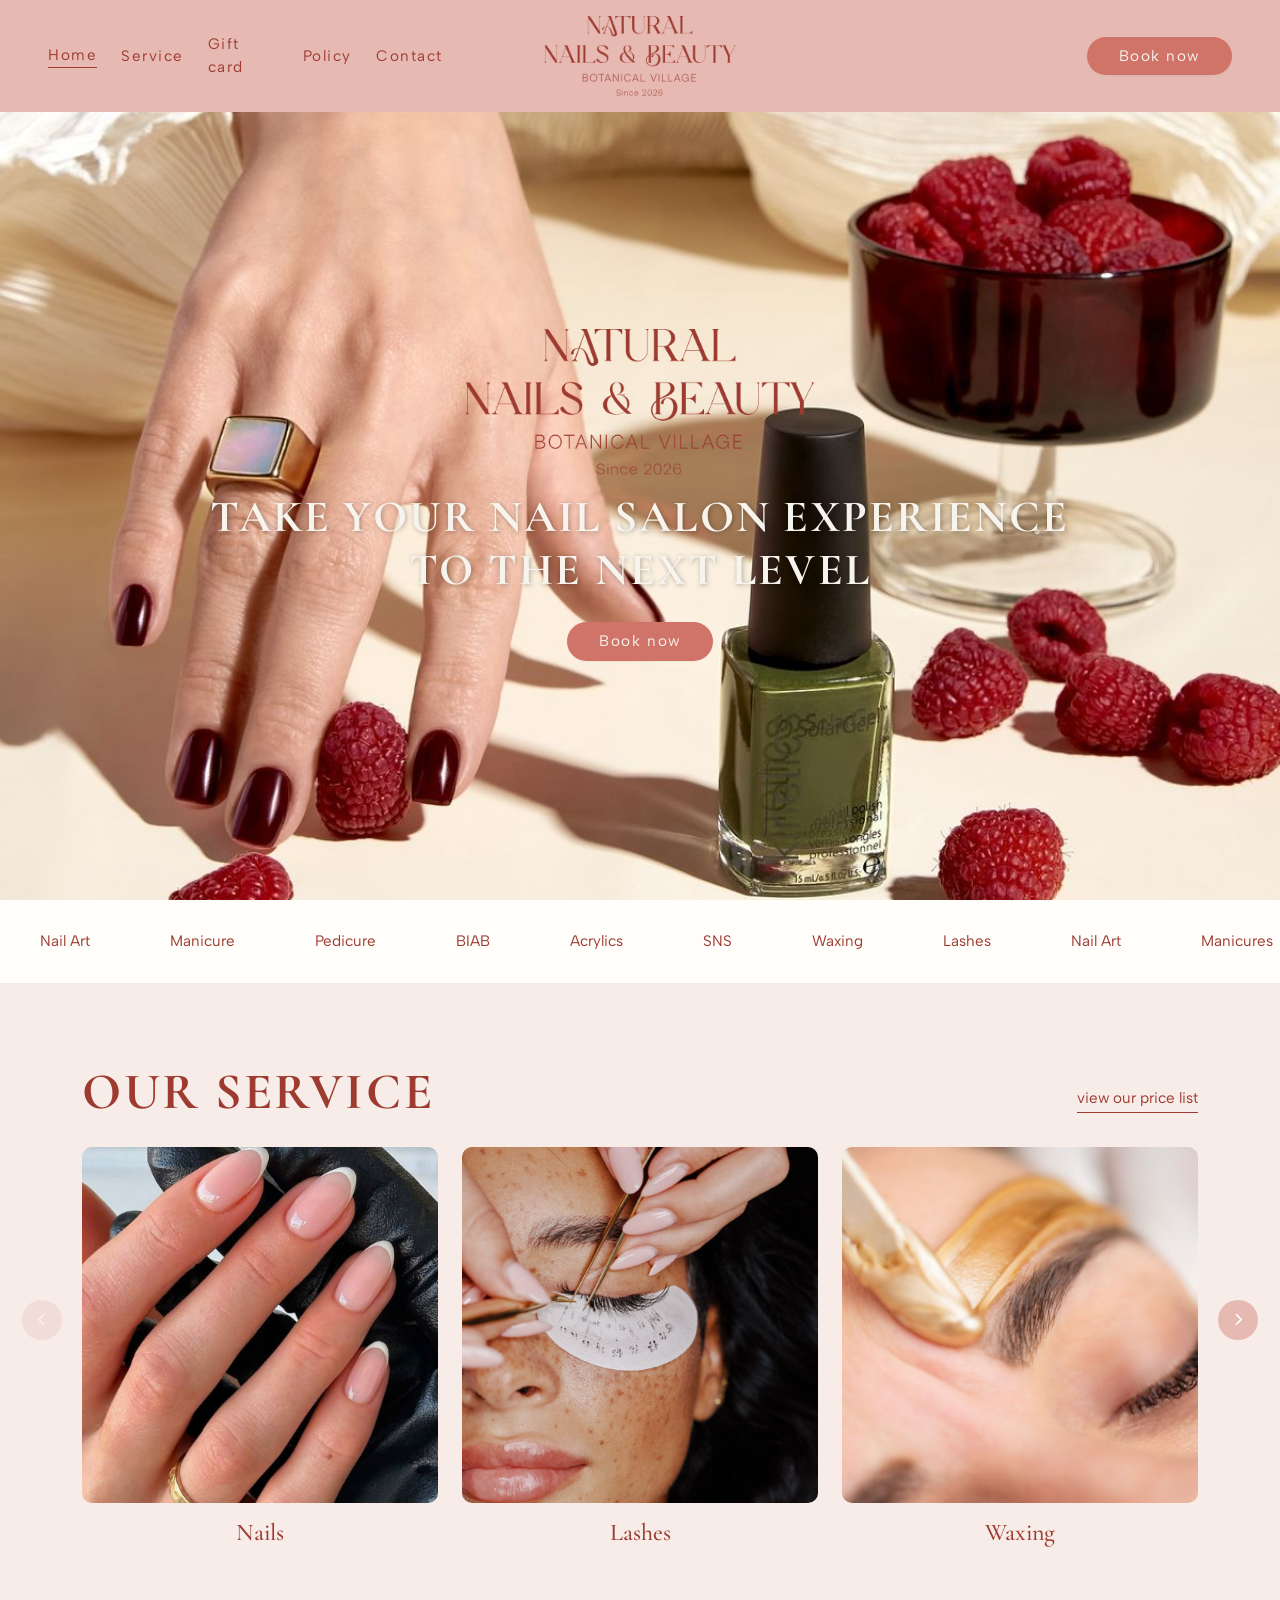
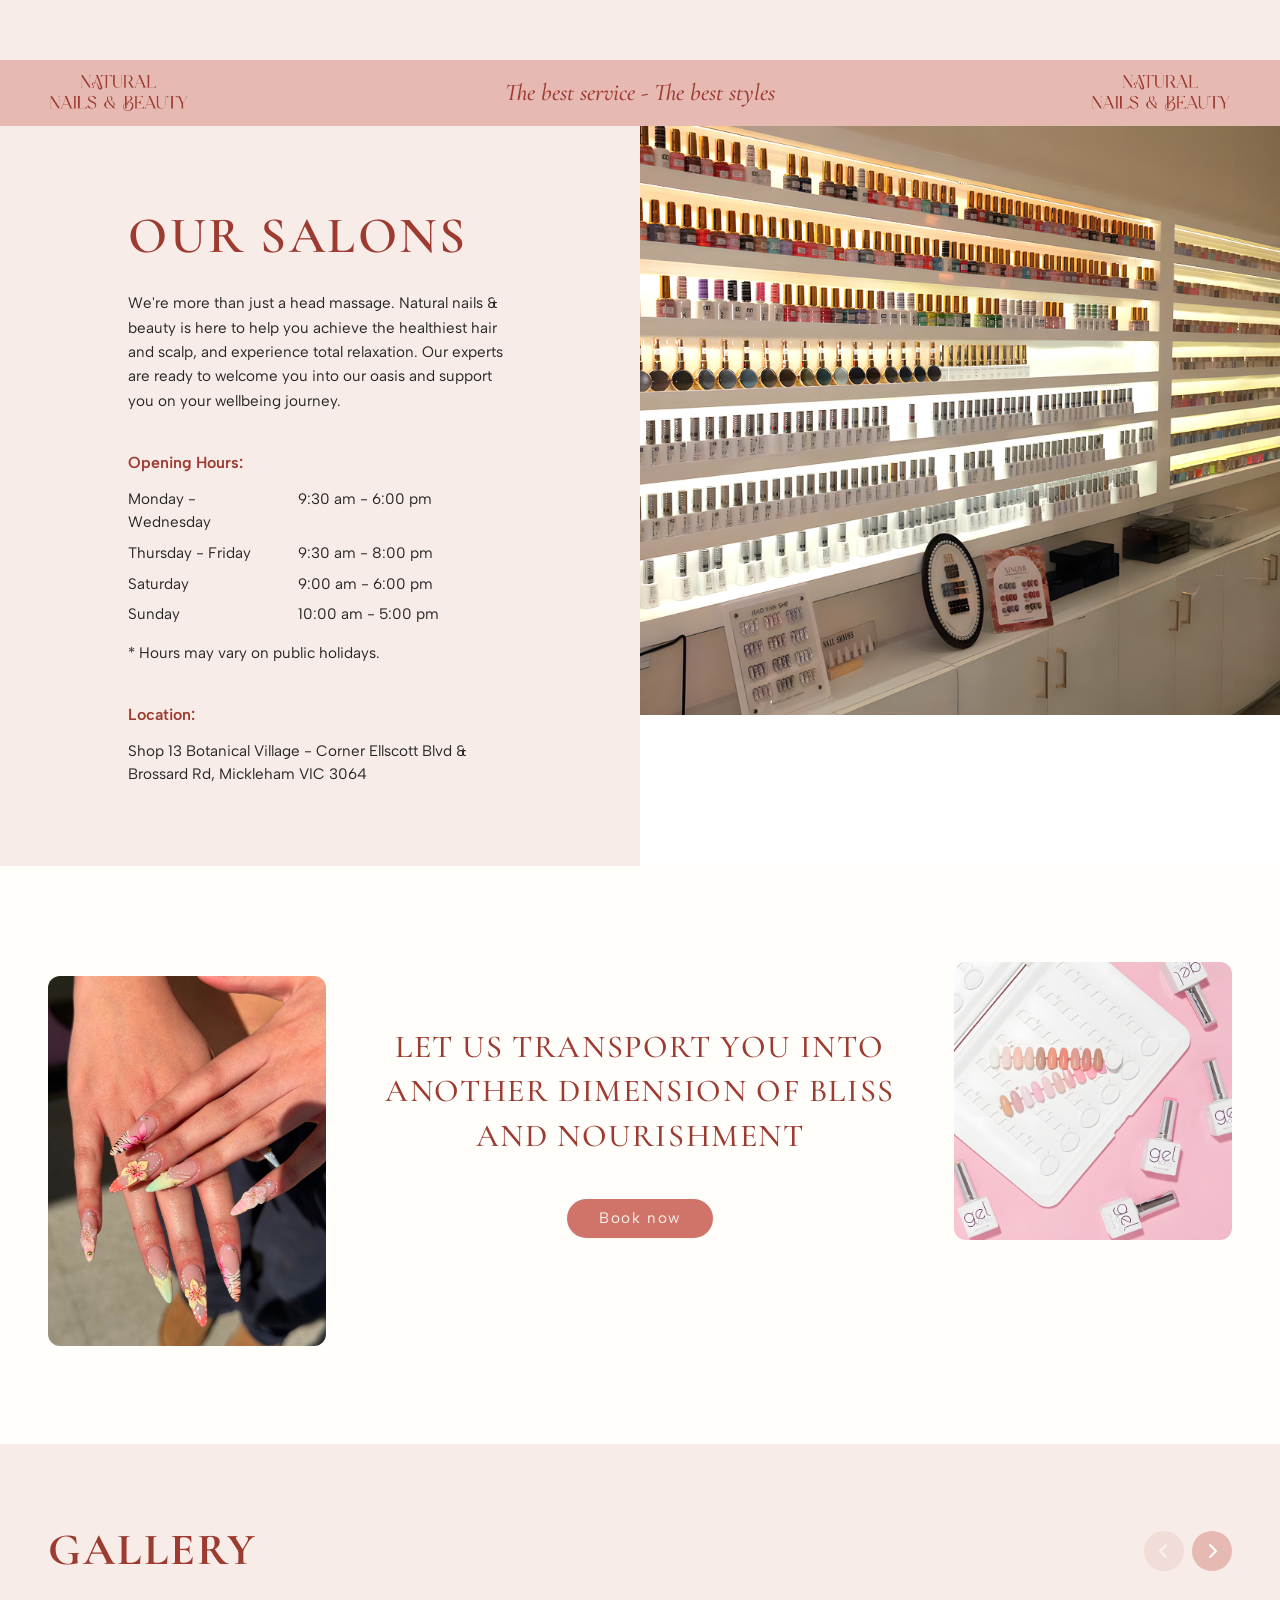
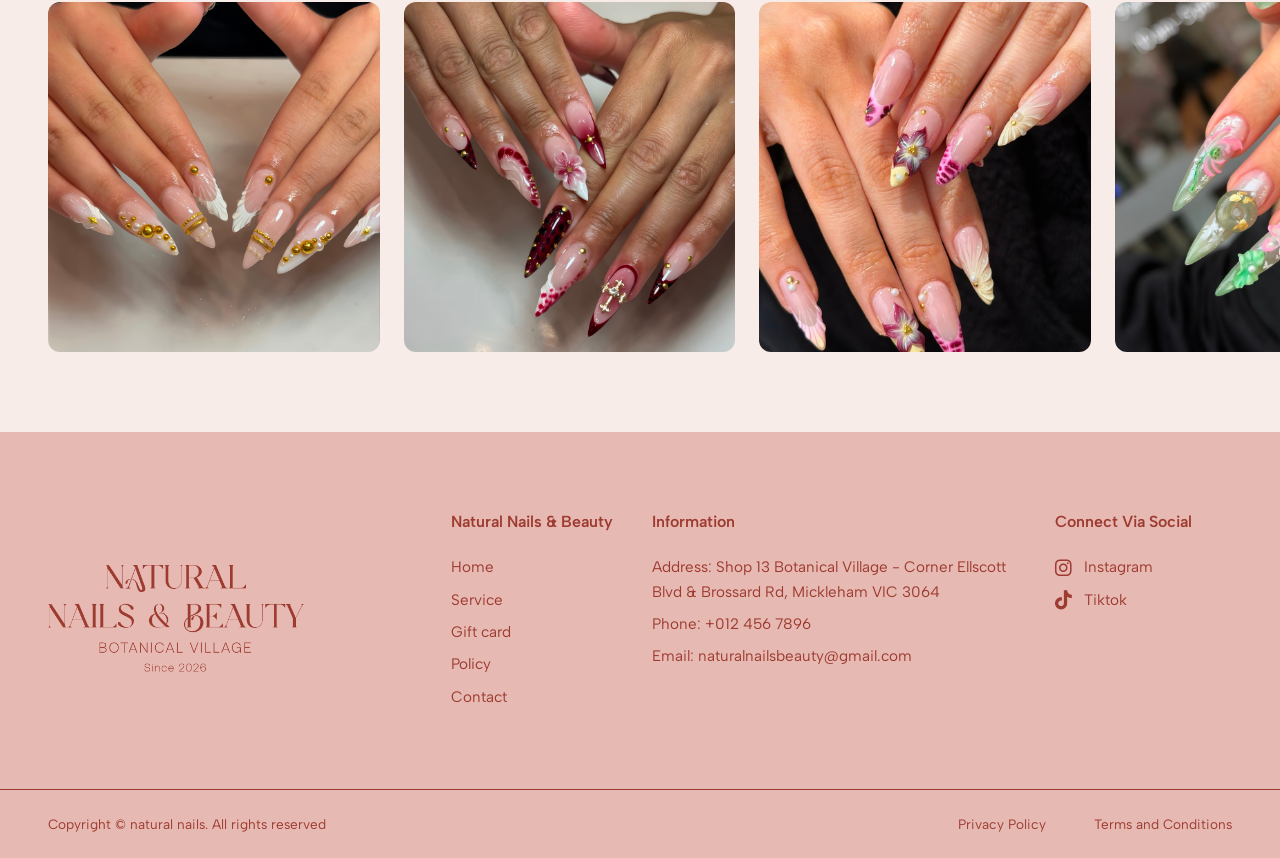
==== commit b212e8b3: "update index" ====
--- a/index.html
+++ b/index.html
@@ -45,6 +45,8 @@
         <img src="assets/images/background.png" alt="Nail Salon Experience" class="hero-bg-img">
 
         <div class="hero-content">
+            <img src="assets/images/footer-logo.png" alt="Logo" class="hero-logo mb-3">
+
             <h1 class="hero-title text-uppercase mb-4">
                 Take your nail salon experience<br>to the next level
             </h1>
@@ -313,9 +315,6 @@
     <script src="assets/js/script.js"></script>
     <script>
         document.addEventListener("DOMContentLoaded", function () {
-            /* =========================================
-               1. LOGIC CHO SERVICE CAROUSEL BÊN DƯỚI
-               ========================================= */
             const track = document.getElementById("serviceTrack");
             const prevBtn = document.getElementById("prevBtn");
             const nextBtn = document.getElementById("nextBtn");
@@ -363,38 +362,30 @@
                 slideTo(currentIndex);
             });
 
-
-            /* =========================================
-               2. LOGIC DRAG-TO-SCROLL CHO SERVICE TICKER
-               ========================================= */
             const ticker = document.querySelector('.service-ticker');
             let isDown = false;
             let startX;
             let scrollLeft;
 
-            // Bắt đầu click/chạm chuột
             ticker.addEventListener('mousedown', (e) => {
                 isDown = true;
                 startX = e.pageX - ticker.offsetLeft;
                 scrollLeft = ticker.scrollLeft;
             });
 
-            // Kéo chuột ra khỏi vùng ticker
             ticker.addEventListener('mouseleave', () => {
                 isDown = false;
             });
 
-            // Thả chuột ra
             ticker.addEventListener('mouseup', () => {
                 isDown = false;
             });
 
-            // Hành động di chuyển chuột
             ticker.addEventListener('mousemove', (e) => {
-                if (!isDown) return; // Nếu không giữ chuột thì không làm gì
+                if (!isDown) return;
                 e.preventDefault();
                 const x = e.pageX - ticker.offsetLeft;
-                const walk = (x - startX) * 1.5; // Tốc độ lướt (nhân 1.5 cho lướt nhanh hơn)
+                const walk = (x - startX) * 1.5;
                 ticker.scrollLeft = scrollLeft - walk;
             });
         });
--- a/assets/css/style.css
+++ b/assets/css/style.css
@@ -93,6 +93,8 @@
     font-size: 0.95rem;
     transition: opacity 0.3s ease;
     box-shadow: 0 1px 2px 0 rgba(0, 0, 0, 0.05);
+    text-decoration: none;
+    display: inline-block;
 }
 
 .btn-custom:hover {
@@ -128,10 +130,16 @@
     z-index: 1;
 }
 
+.hero-logo {
+    max-width: 350px; 
+    height: auto;
+    object-fit: contain;
+}
+
 .hero-title {
     font-family: 'Cormorant Garamond', serif;
     color: var(--btn-text);
-    font-size: clamp(2rem, 4vw, 3.5rem);
+    font-size: clamp(1.8rem, 3.5vw, 3rem);
     font-weight: 700;
     letter-spacing: 0.05em;
     line-height: 1.2;
@@ -139,8 +147,11 @@
 }
 
 @media screen and (min-width: 2000px) {
+    .hero-logo {
+        max-width: 500px; 
+    }
     .hero-title {
-        font-size: clamp(4rem, 3vw, 6rem); 
+        font-size: clamp(3.5rem, 3vw, 5rem); 
     }
 }
 
@@ -664,6 +675,7 @@
 
     .logo-wrapper {
         justify-content: flex-start !important;
+        padding: 1rem 0;
         width: auto !important;
         position: relative;
         z-index: 101;
@@ -706,8 +718,12 @@
         border-bottom: 2px solid var(--primary) !important;
     }
 
+    .hero-logo {
+        max-width: 350px; 
+    }
+
     .hero-title {
-        font-size: clamp(2.5rem, 5vw, 3.5rem);
+        font-size: clamp(2rem, 4vw, 3.5rem); 
     }
 
     .service-ticker .ticker-content {
@@ -834,6 +850,7 @@
 
     .logo-wrapper {
         justify-content: flex-start !important;
+        padding: 1rem 0;
         width: auto !important;
         position: relative;
         z-index: 101;
@@ -882,8 +899,13 @@
         padding-top: 12vh;
     }
 
+    .hero-logo {
+        max-width: 200px; 
+        margin-bottom: 1rem !important; 
+    }
+
     .hero-title {
-        font-size: 2rem;
+        font-size: 1.75rem; 
         line-height: 1.2;
         margin-bottom: 1.5rem !important;
     }
